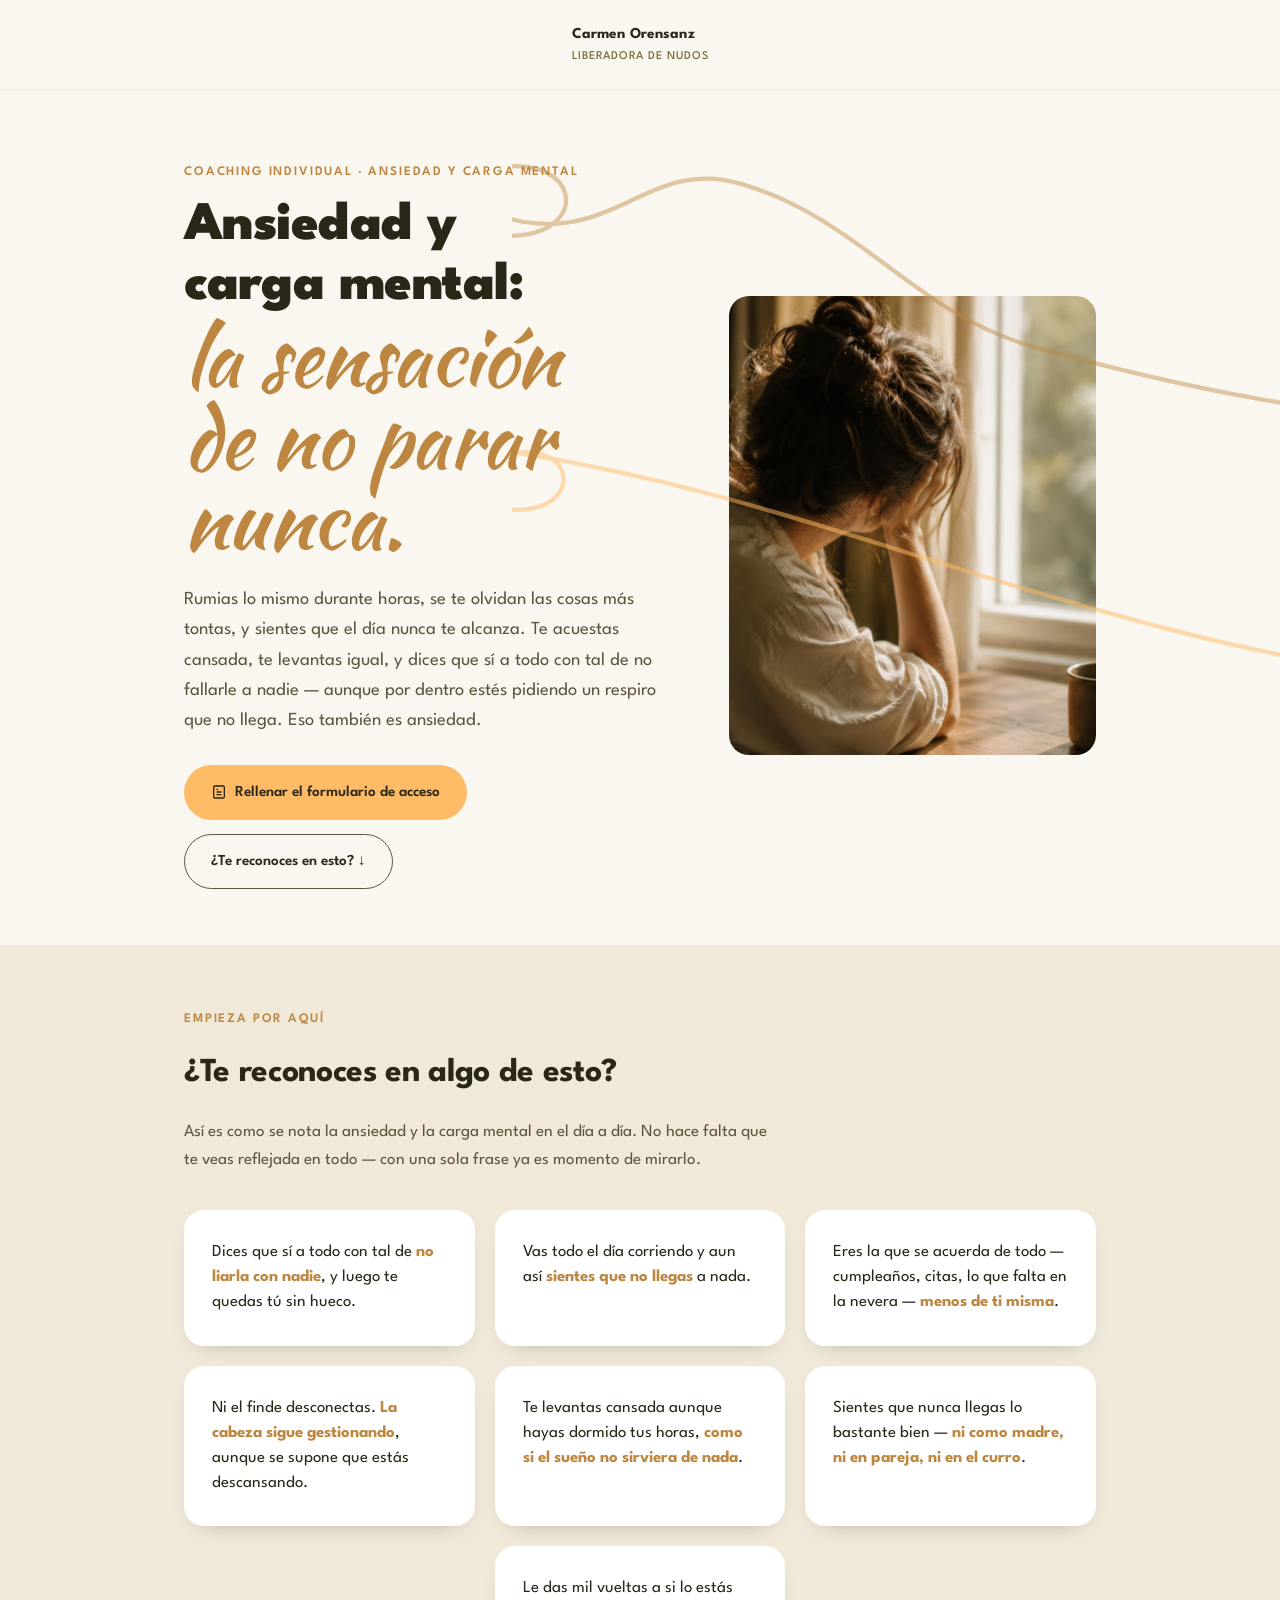
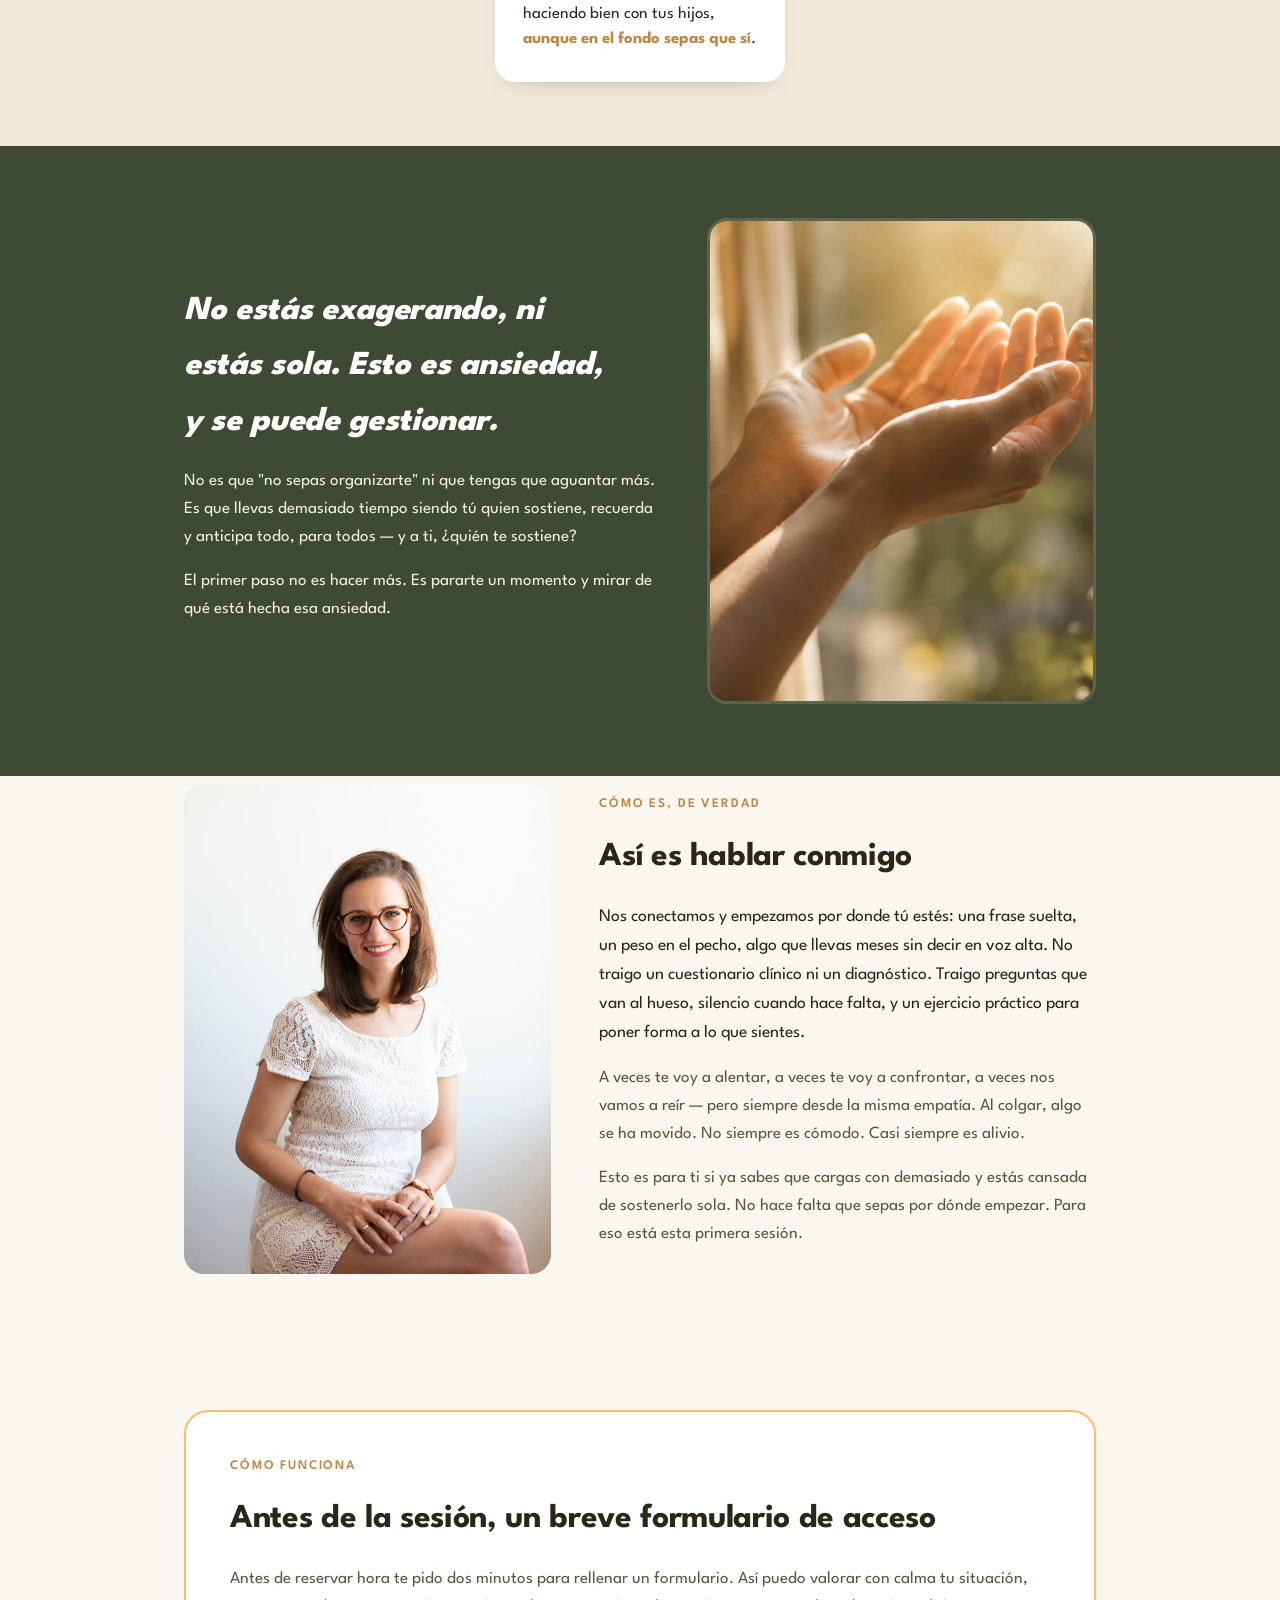
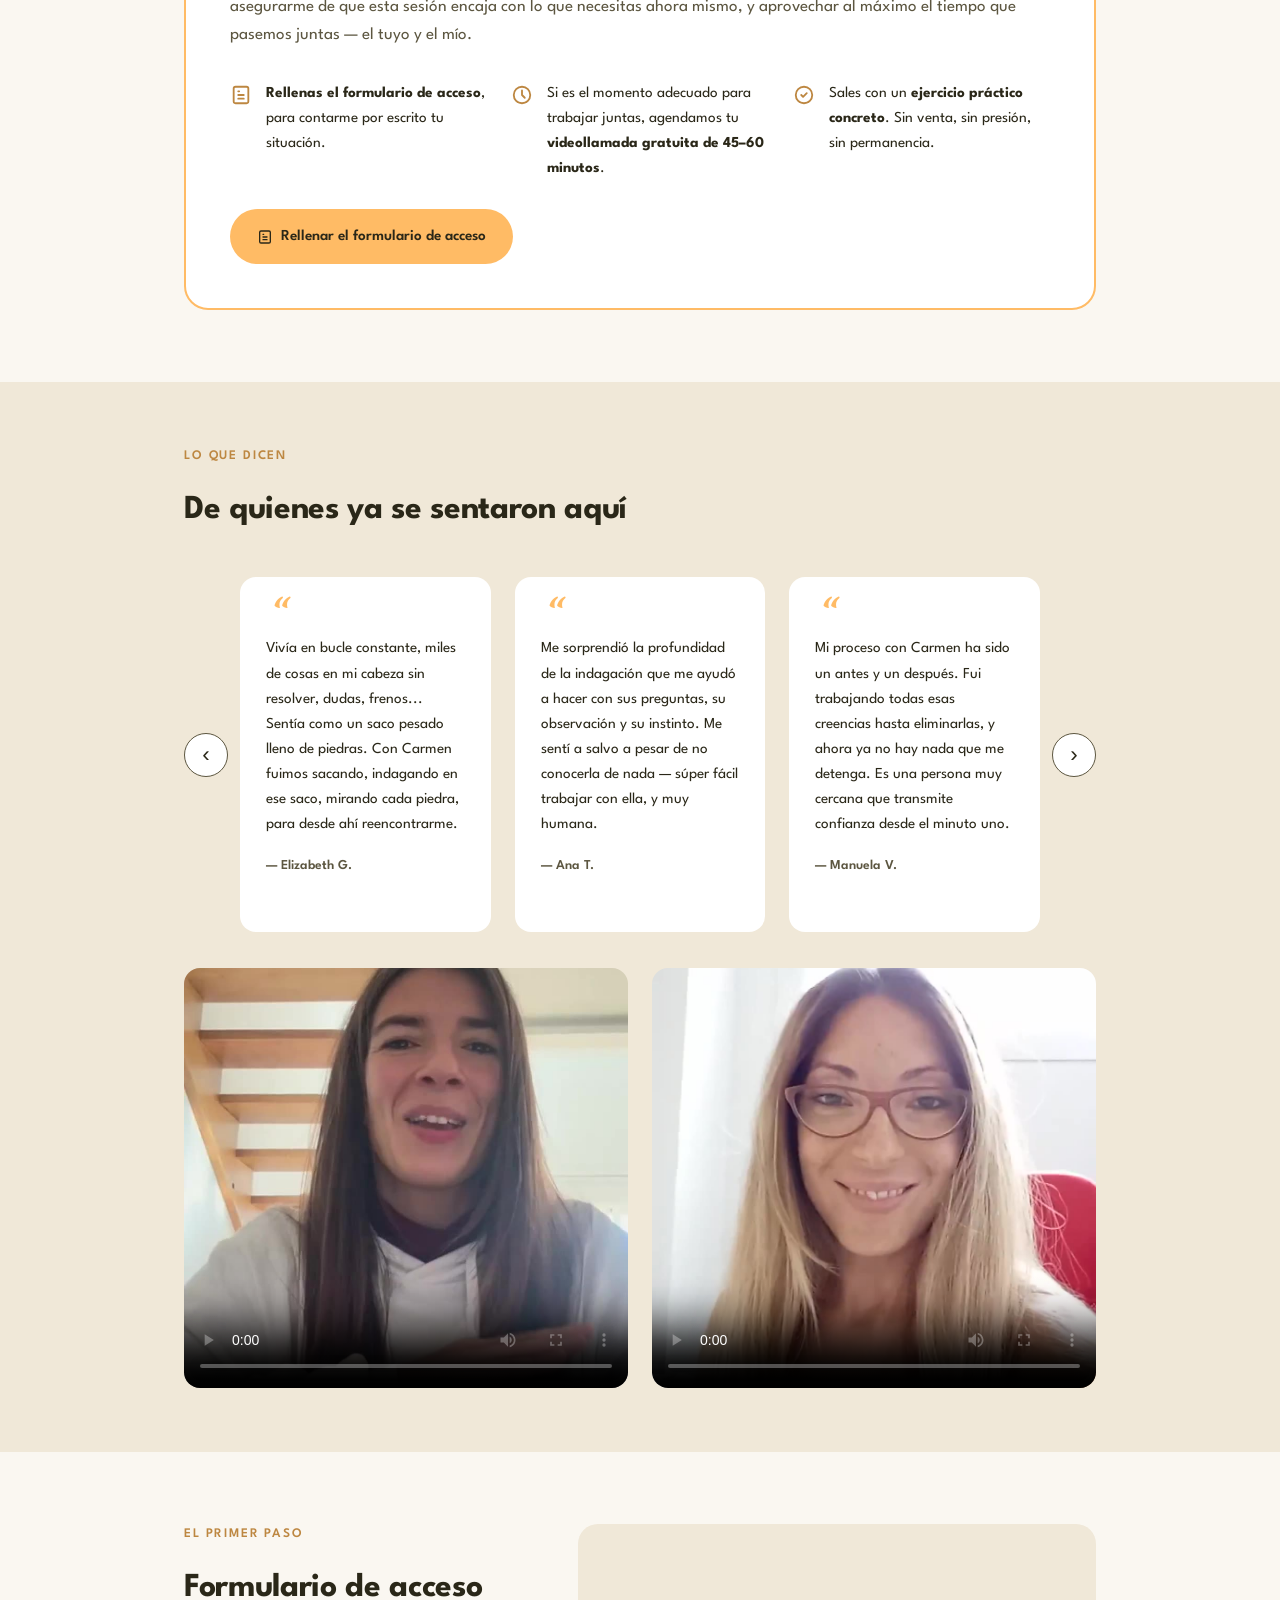
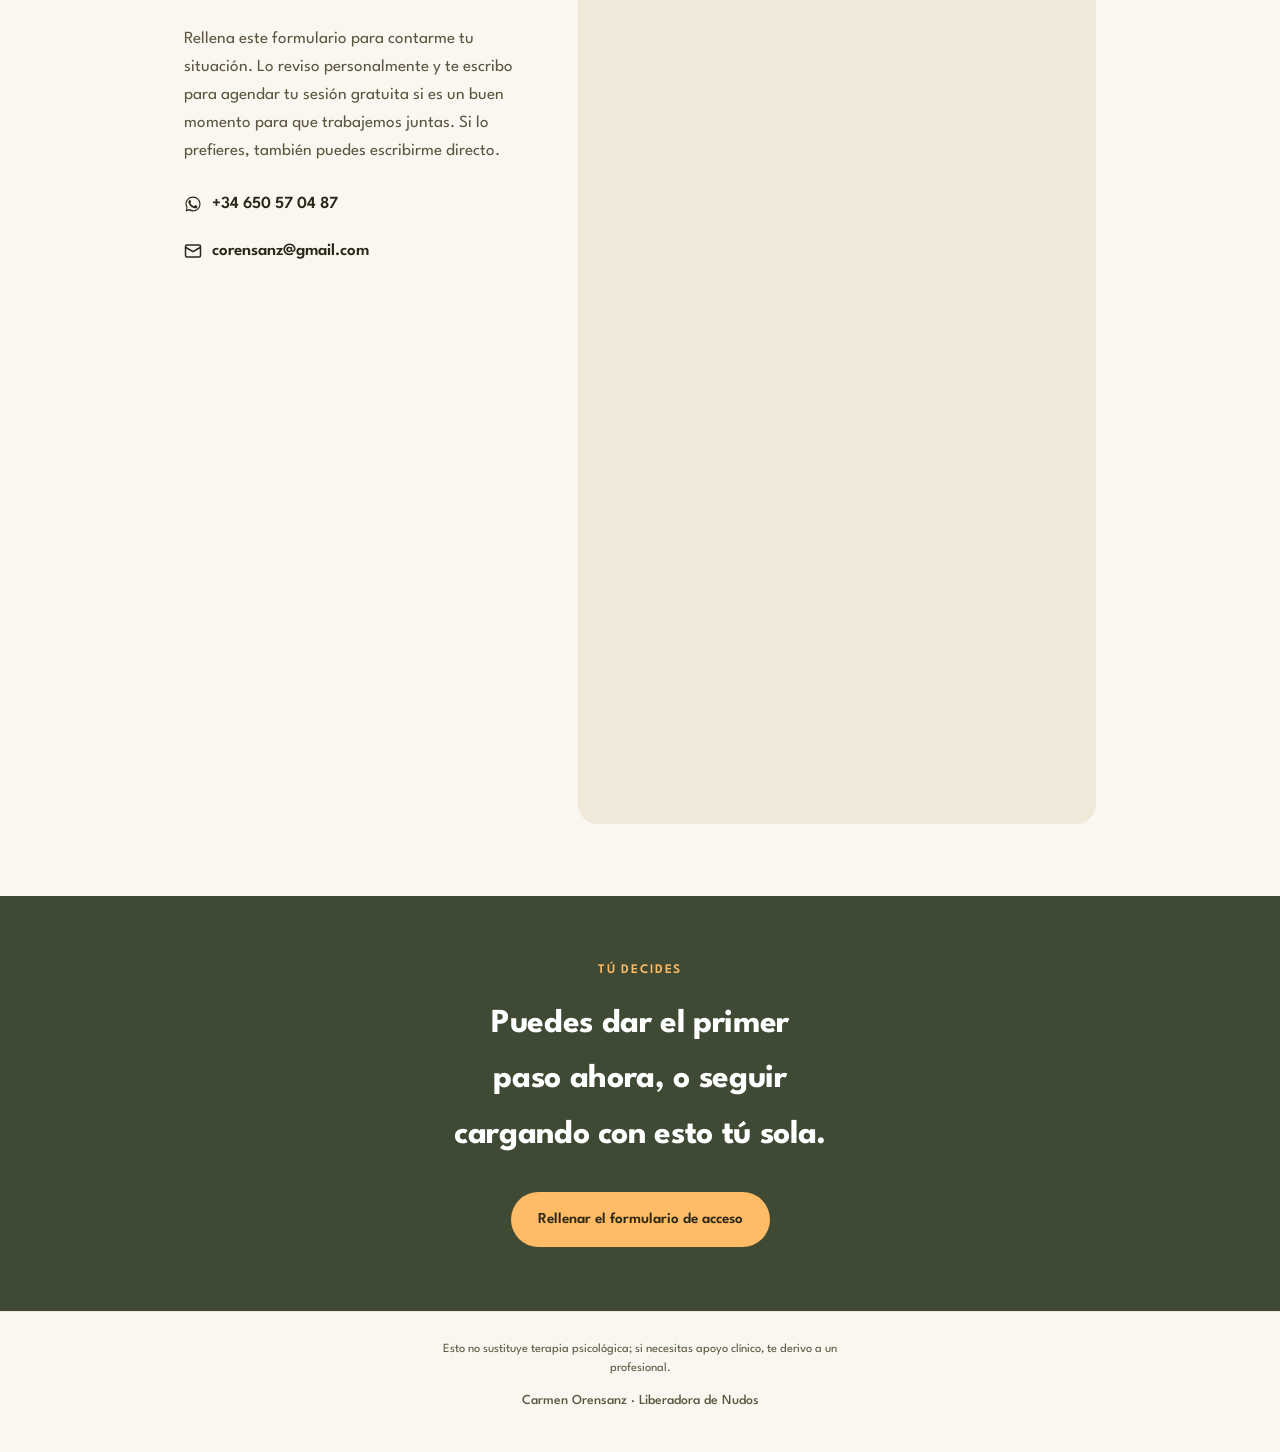
==== sesion-1-1.html @ 02a3640e "Añadir disclaimer sobre alcance del coaching en el footer Co-Authored-By: Claude Sonnet 5 <noreply@a" ====
<!DOCTYPE html>
<html lang="es">
<head>
<meta charset="UTF-8">
<meta name="viewport" content="width=device-width, initial-scale=1.0">
<title>Sesión gratuita de descubrimiento 1:1 con Carmen Orensanz</title>
<meta name="description" content="Coaching individual para la ansiedad y la carga mental. Reserva una sesión gratuita de descubrimiento de 45-60 minutos con Carmen Orensanz.">
<meta property="og:type" content="website">
<meta property="og:url" content="https://corensanz.github.io/coaching/sesion-1-1.html">
<meta property="og:title" content="Ansiedad y carga mental — Sesión 1:1 con Carmen Orensanz">
<meta property="og:description" content="Rumias lo mismo durante horas, te acuestas cansada y dices que sí a todo. Eso también es ansiedad. Reserva tu sesión gratuita de descubrimiento.">
<meta property="og:image" content="https://corensanz.github.io/coaching/images/hero-cabeza-que-no-para.jpg">
<meta property="og:image:width" content="1400">
<meta property="og:image:height" content="934">
<meta property="og:site_name" content="Carmen Orensanz · Liberadora de Nudos">
<link rel="preconnect" href="https://fonts.googleapis.com">
<link rel="preconnect" href="https://fonts.gstatic.com" crossorigin>
<link href="https://fonts.googleapis.com/css2?family=League+Spartan:wght@300;400;500;600;700;800;900&family=Kaushan+Script&display=swap" rel="stylesheet">
<style>
:root{
  --color-libertad:#786D3A;
  --color-sabiduria:#BD8741;
  --color-autentica:#FFBB65;
  --color-desafio:#000000;

  --color-cream:#FAF7F1;
  --color-cream-dark:#F0E8D8;
  --color-ink:#2A2718;
  --color-ink-soft:#5C5640;
  --color-white:#FFFFFF;
  --color-dark:#3F4A34;
  --color-dark-soft:#F4EFE2;

  --font-heading:'League Spartan', sans-serif;
  --font-script:'Kaushan Script', cursive;

  color-scheme: light;
}

* { box-sizing: border-box; }
html { scroll-behavior: smooth; }

body{
  margin:0;
  background: var(--color-cream);
  color: var(--color-ink);
  font-family: var(--font-heading);
  font-weight: 400;
  font-size: 17px;
  line-height: 1.65;
  -webkit-font-smoothing: antialiased;
}

img{ max-width:100%; display:block; }
a{ color:inherit; text-decoration:none; }

.container{
  max-width: 720px;
  margin: 0 auto;
  padding: 0 24px;
}
.container-wide{
  max-width: 960px;
  margin: 0 auto;
  padding: 0 24px;
}

h1,h2,h3{
  font-family: var(--font-heading);
  font-weight: 700;
  margin: 0 0 18px;
  color: var(--color-ink);
  letter-spacing: -0.01em;
  text-wrap: balance;
}
h1{ font-size: clamp(2.1rem, 5vw, 3.4rem); font-weight: 900; line-height: 1.1; }
h2{ font-size: clamp(1.5rem, 3vw, 2.1rem); }
h3{ font-size: 1.15rem; margin-bottom: 10px; }

p{ margin: 0 0 16px; color: var(--color-ink-soft); }

.script{
  font-family: var(--font-script);
  font-weight: 400;
  color: var(--color-sabiduria);
  font-size: 1.5em;
  line-height: 1;
  display: inline-block;
}

.eyebrow{
  font-family: var(--font-heading);
  text-transform: uppercase;
  letter-spacing: 0.14em;
  font-size: 0.82rem;
  font-weight: 600;
  color: var(--color-sabiduria);
  margin-bottom: 14px;
}
.eyebrow-light{ color: var(--color-autentica); }

.text-center{ text-align: center; }

/* ---- hero grid & photo ---- */
.hero-grid{
  display: grid;
  grid-template-columns: 1.15fr 0.85fr;
  gap: 48px;
  align-items: center;
}
.hero-photo{
  border-radius: 20px;
  overflow: hidden;
  aspect-ratio: 4 / 5;
}
.hero-photo img{
  width: 100%;
  height: 100%;
  object-fit: cover;
}
@media (max-width: 760px){
  .hero-grid{ grid-template-columns: 1fr; }
  .hero-photo{ max-width: 320px; margin: 0 auto; order: -1; }
}

/* ---- narrative grid & photo ---- */
.narrative-grid{
  display: grid;
  grid-template-columns: 0.85fr 1.15fr;
  gap: 48px;
  align-items: center;
}
.narrative-photo{
  border-radius: 20px;
  overflow: hidden;
  aspect-ratio: 3 / 4;
}
.narrative-photo img{
  width: 100%;
  height: 100%;
  object-fit: cover;
}
@media (max-width: 760px){
  .narrative-grid{ grid-template-columns: 1fr; }
  .narrative-photo{ max-width: 280px; margin: 0 auto 8px; }
}

/* ---- topbar ---- */
.topbar{
  padding: 22px 0;
  border-bottom: 1px solid var(--color-cream-dark);
}
.topbar-inner{
  display:flex;
  align-items:center;
  justify-content:center;
  gap: 16px;
  flex-wrap: wrap;
}
.back-link{
  display:inline-flex;
  align-items:center;
  gap:8px;
  font-size:0.9rem;
  font-weight:600;
  color: var(--color-ink-soft);
  transition: color .15s ease;
}
.back-link:hover{ color: var(--color-sabiduria); }
.back-link svg{ flex:none; }
.brand-mark{
  font-weight:700;
  font-size:0.95rem;
  color: var(--color-ink);
  letter-spacing: 0.01em;
}
.brand-mark span{
  display:block;
  font-weight:500;
  font-size:0.74rem;
  color: var(--color-libertad);
  letter-spacing: 0.08em;
  text-transform: uppercase;
}

/* ---- hero ---- */
.hero{
  position: relative;
  padding: 72px 0 56px;
  overflow: hidden;
}
.hero-lines{
  position:absolute;
  top:0; right:0;
  width: 60%;
  height: 100%;
  pointer-events:none;
}
.hero-inner{ position:relative; }
.hero-lead{
  font-size: 1.15rem;
  max-width: 58ch;
}
.hero-actions{
  display:flex;
  gap: 14px;
  flex-wrap: wrap;
  margin-top: 28px;
}
.btn{
  display:inline-flex;
  align-items:center;
  gap:8px;
  padding: 14px 26px;
  border-radius: 999px;
  font-weight:600;
  font-size: 0.95rem;
  border: 1.5px solid transparent;
  cursor:pointer;
  transition: background .15s ease, color .15s ease, border-color .15s ease;
  font-family: var(--font-heading);
}
.btn-primary{ background: var(--color-autentica); color: var(--color-ink); }
.btn-primary:hover{ background: var(--color-sabiduria); color: var(--color-white); }
.btn-whatsapp{ background:#25D366; color:var(--color-white); }
.btn-whatsapp:hover{ background:#1DA851; }
.btn-ghost{
  border-color: var(--color-ink-soft);
  color: var(--color-ink);
}
.btn-ghost:hover{ background: var(--color-cream-dark); }
.btn-ghost-light{
  border-color: rgba(250,247,241,0.5);
  color: var(--color-white);
}
.btn-ghost-light:hover{ background: rgba(250,247,241,0.12); }
.btn-full{ width: 100%; justify-content: center; }

/* ---- identifica (mapa de la ansiedad) ---- */
.identify{ padding: 64px 0; background: var(--color-cream-dark); }
.identify .section-lead{ max-width: 60ch; margin-bottom: 8px; }
.pains-list{
  display:grid;
  grid-template-columns: repeat(3, 1fr);
  gap: 20px;
  margin-top: 36px;
}
.pains-item{
  background: var(--color-white);
  border-radius: 20px;
  padding: 30px 28px;
  box-shadow: 0 10px 24px -18px rgba(42,39,24,0.5);
}
.pains-item p{ margin:0; font-size: 1.05rem; line-height: 1.5; color: var(--color-ink); }
.pains-item strong{ color: var(--color-sabiduria); font-weight: 700; }
.pains-item:last-child{ grid-column: 2; }
@media (max-width: 900px){
  .pains-list{ grid-template-columns: repeat(2, 1fr); }
  .pains-item:last-child{ grid-column: auto; }
}
@media (max-width: 560px){
  .pains-list{ grid-template-columns: 1fr; }
  .pains-item{ padding: 24px 22px; }
}

/* ---- dark section: validar la ansiedad ---- */
.dark-section{
  background: var(--color-dark);
  color: var(--color-dark-soft);
  padding: 72px 0;
}
.dark-grid{
  display:grid;
  grid-template-columns: 1.1fr 0.9fr;
  gap: 48px;
  align-items:center;
}
.dark-section h2{
  color: var(--color-white);
  font-style: italic;
  font-weight: 800;
}
.dark-section p{ color: var(--color-dark-soft); }
.dark-photo{
  border-radius: 20px;
  overflow: hidden;
  aspect-ratio: 4/5;
  border: 3px solid rgba(250,247,241,0.15);
}
.dark-photo img{ width:100%; height:100%; object-fit:cover; }
@media (max-width: 820px){
  .dark-grid{ grid-template-columns: 1fr; }
  .dark-photo{ max-width: 320px; margin: 0 auto; }
}

/* ---- sesión gratuita (discovery) ---- */
.discovery{
  padding: 72px 0;
}
.discovery-card{
  background: var(--color-white);
  border: 2px solid var(--color-autentica);
  border-radius: 24px;
  padding: 44px;
}
.discovery-card .section-lead{ max-width: none; }
.discovery-features{
  display:grid;
  grid-template-columns: repeat(3, 1fr);
  gap: 24px;
  margin: 32px 0 8px;
}
.discovery-feature{
  display:flex;
  gap: 14px;
  align-items:flex-start;
}
.discovery-feature svg{ flex:none; margin-top: 3px; color: var(--color-sabiduria); }
.discovery-feature p{ margin:0; font-size: 0.95rem; color: var(--color-ink); }
.discovery-actions{ margin-top: 28px; }
@media (max-width: 820px){
  .discovery-card{ padding: 30px 24px; }
  .discovery-features{ grid-template-columns: 1fr; }
}

/* ---- narrative ---- */
.narrative{ padding: 8px 0 64px; }
.narrative .lead{
  font-size: 1.1rem;
  color: var(--color-ink);
}

/* ---- testimonials ---- */
.testimonials{
  background: var(--color-cream-dark);
  padding: 64px 0;
}
.testimonials h2{ margin-bottom: 8px; }
.testimonials .section-lead{ margin-bottom: 36px; }
.testimonials-carousel{
  display:flex;
  align-items:center;
  gap: 12px;
}
.testimonials-track{
  display:flex;
  gap: 24px;
  overflow-x:auto;
  scroll-snap-type: x mandatory;
  scroll-behavior: smooth;
  flex: 1;
  padding: 4px 0;
  scrollbar-width: none;
  -ms-overflow-style: none;
}
.testimonials-track::-webkit-scrollbar{ display:none; }
.carousel-arrow{
  flex:none;
  width: 44px;
  height: 44px;
  border-radius: 50%;
  border: 1.5px solid var(--color-ink-soft);
  background: var(--color-white);
  color: var(--color-ink);
  font-size: 1.4rem;
  line-height: 1;
  cursor:pointer;
  display:flex;
  align-items:center;
  justify-content:center;
  transition: background .15s ease, color .15s ease, border-color .15s ease;
}
.carousel-arrow:hover{ background: var(--color-sabiduria); color: var(--color-white); border-color: var(--color-sabiduria); }
.testimonial-card{
  background: var(--color-white);
  border-radius: 16px;
  padding: 28px 26px;
  margin: 0;
  flex: 0 0 calc((100% - 48px) / 3);
  scroll-snap-align: start;
}
.testimonial-mark{
  font-family: var(--font-script);
  font-size: 2.4rem;
  color: var(--color-autentica);
  line-height: 0.5;
  display:block;
  margin-bottom: 12px;
}
.testimonial-card p{
  color: var(--color-ink);
  font-size: 0.95rem;
  margin-bottom: 14px;
}
.testimonial-author{
  font-style: normal;
  font-weight: 600;
  font-size: 0.85rem;
  color: var(--color-ink-soft);
}
@media (max-width: 900px){
  .testimonial-card{ flex-basis: calc((100% - 24px) / 2); }
}
@media (max-width: 620px){
  .testimonial-card{ flex-basis: 88%; }
  .carousel-arrow{ width: 38px; height: 38px; font-size: 1.2rem; }
}

.video-testimonials{
  margin-top: 32px;
  display:grid;
  grid-template-columns: repeat(2, 1fr);
  gap: 24px;
}
.video-slot{
  width:100%;
  background: var(--color-ink);
  border-radius: 16px;
  aspect-ratio: 9/16;
  max-height: 420px;
  object-fit: cover;
}
@media (max-width: 640px){
  .video-testimonials{ grid-template-columns: 1fr; }
}

/* ---- contact ---- */
.contact{ padding: 72px 0; }
.contact h2{ margin-bottom: 10px; }
.contact-grid{
  display:grid;
  grid-template-columns: 0.8fr 1.2fr;
  gap: 48px;
  align-items:flex-start;
}
.contact-info .section-lead{ max-width: 42ch; }
.contact-links{
  list-style:none;
  margin: 24px 0 0;
  padding:0;
  display:flex;
  flex-direction:column;
  gap: 14px;
}
.contact-links a{
  display:inline-flex;
  align-items:center;
  gap:10px;
  font-weight:600;
  color: var(--color-ink);
}
.contact-links a:hover{ color: var(--color-sabiduria); }
.form-embed{
  background: var(--color-cream-dark);
  border-radius: 20px;
  display: block;
}
@media (max-width: 820px){
  .contact-grid{ grid-template-columns: 1fr; }
}

/* ---- final cta ---- */
.final-cta{
  background: var(--color-dark);
  color: var(--color-dark-soft);
  padding: 64px 0;
  text-align: center;
}
.final-cta h2{
  color: var(--color-white);
  max-width: 22ch;
  margin: 0 auto 26px;
}
.final-cta .btn{ margin-top: 4px; }

/* ---- footer ---- */
footer{
  border-top: 1px solid var(--color-cream-dark);
  padding: 28px 0 40px;
  text-align: center;
}
footer p{
  font-size: 0.86rem;
  font-weight: 500;
  color: var(--color-ink-soft);
  margin: 0;
}
footer a{ font-weight: 600; color: var(--color-libertad); }
footer a:hover{ color: var(--color-sabiduria); }
footer .disclaimer{
  font-size: 0.78rem;
  font-weight: 400;
  color: var(--color-ink-soft);
  max-width: 60ch;
  margin: 0 auto 12px;
  line-height: 1.5;
}
</style>
</head>
<body>
<header class="topbar">
  <div class="container-wide topbar-inner">
    <span class="brand-mark">Carmen Orensanz<span>Liberadora de Nudos</span></span>
  </div>
</header>

<main>

  <section class="hero">
    <svg class="hero-lines" viewBox="0 0 700 500" preserveAspectRatio="xMidYMid slice" aria-hidden="true">
      <path d="M40 60 C 90 40, 80 90, 130 85 C 170 81, 165 40, 120 45 C 90 48, 100 75, 140 78 C 190 82, 210 40, 260 55 C 330 76, 360 130, 430 150 C 520 175, 600 190, 680 195"
        stroke="#BD8741" stroke-width="2.5" fill="none" opacity="0.45"/>
      <path d="M60 220 C 100 205, 95 250, 135 245 C 165 241, 162 208, 128 212 C 240 230, 320 260, 420 290 C 520 320, 600 340, 690 345"
        stroke="#FFBB65" stroke-width="2.5" fill="none" opacity="0.5"/>
    </svg>
    <div class="container-wide hero-grid">
      <div class="hero-inner">
      <p class="eyebrow">Coaching individual · Ansiedad y carga mental</p>
      <h1>Ansiedad y carga mental:<br><span class="script">la sensación de no parar nunca.</span></h1>
      <p class="hero-lead">
        Rumias lo mismo durante horas, se te olvidan las cosas más tontas,
        y sientes que el día nunca te alcanza. Te acuestas cansada, te
        levantas igual, y dices que sí a todo con tal de no fallarle a
        nadie — aunque por dentro estés pidiendo un respiro que no llega.
        Eso también es ansiedad.
      </p>
      <div class="hero-actions">
        <a class="btn btn-primary" href="#formulario">
          <svg width="16" height="16" viewBox="0 0 24 24" fill="none" stroke="currentColor" stroke-width="2" stroke-linecap="round" stroke-linejoin="round" aria-hidden="true"><path d="M9 12h6M9 16h6M9 8h1"/><rect x="4" y="3" width="16" height="18" rx="2"/></svg>
          Rellenar el formulario de acceso
        </a>
        <a class="btn btn-ghost" href="#identifica">¿Te reconoces en esto? ↓</a>
      </div>
      </div>
      <div class="hero-photo">
        <img src="images/hero-cabeza-que-no-para.jpg" alt="Mujer apoyando la cabeza en la mano, mirando por la ventana">
      </div>
    </div>
  </section>

  <section class="identify" id="identifica">
    <div class="container-wide">
      <p class="eyebrow">Empieza por aquí</p>
      <h2>¿Te reconoces en algo de esto?</h2>
      <p class="section-lead">Así es como se nota la ansiedad y la carga mental en el día a día. No hace falta que te veas reflejada en todo — con una sola frase ya es momento de mirarlo.</p>
      <div class="pains-list">
        <div class="pains-item">
          <p>Dices que sí a todo con tal de <strong>no liarla con nadie</strong>, y luego te quedas tú sin hueco.</p>
        </div>
        <div class="pains-item">
          <p>Vas todo el día corriendo y aun así <strong>sientes que no llegas</strong> a nada.</p>
        </div>
        <div class="pains-item">
          <p>Eres la que se acuerda de todo — cumpleaños, citas, lo que falta en la nevera — <strong>menos de ti misma</strong>.</p>
        </div>
        <div class="pains-item">
          <p>Ni el finde desconectas. <strong>La cabeza sigue gestionando</strong>, aunque se supone que estás descansando.</p>
        </div>
        <div class="pains-item">
          <p>Te levantas cansada aunque hayas dormido tus horas, <strong>como si el sueño no sirviera de nada</strong>.</p>
        </div>
        <div class="pains-item">
          <p>Sientes que nunca llegas lo bastante bien — <strong>ni como madre, ni en pareja, ni en el curro</strong>.</p>
        </div>
        <div class="pains-item">
          <p>Le das mil vueltas a si lo estás haciendo bien con tus hijos, <strong>aunque en el fondo sepas que sí</strong>.</p>
        </div>
      </div>
    </div>
  </section>

  <section class="dark-section">
    <div class="container-wide dark-grid">
      <div>
        <h2>No estás exagerando, ni estás sola. Esto es ansiedad, y se puede gestionar.</h2>
        <p>
          No es que "no sepas organizarte" ni que tengas que aguantar más.
          Es que llevas demasiado tiempo siendo tú quien sostiene, recuerda
          y anticipa todo, para todos — y a ti, ¿quién te sostiene?
        </p>
        <p>
          El primer paso no es hacer más. Es pararte un momento y mirar de
          qué está hecha esa ansiedad.
        </p>
      </div>
      <div class="dark-photo">
        <img src="images/manos-alivio.jpg" alt="Manos abiertas recibiendo la luz del sol">
      </div>
    </div>
  </section>

  <section class="narrative">
    <div class="container-wide narrative-grid">
      <div class="narrative-photo">
        <img src="images/carmen-narrativa.jpg" alt="Carmen Orensanz sonriendo">
      </div>
      <div>
      <p class="eyebrow">Cómo es, de verdad</p>
      <h2>Así es hablar conmigo</h2>
      <p class="lead">
        Nos conectamos y empezamos por donde tú estés: una frase suelta,
        un peso en el pecho, algo que llevas meses sin decir en voz
        alta. No traigo un cuestionario clínico ni un diagnóstico. Traigo
        preguntas que van al hueso, silencio cuando hace falta, y un
        ejercicio práctico para poner forma a lo que sientes.
      </p>
      <p>
        A veces te voy a alentar, a veces te voy a confrontar, a veces nos
        vamos a reír — pero siempre desde la misma empatía. Al colgar,
        algo se ha movido. No siempre es cómodo. Casi siempre es alivio.
      </p>
      <p>
        Esto es para ti si ya sabes que cargas con demasiado y estás
        cansada de sostenerlo sola. No hace falta que sepas por dónde
        empezar. Para eso está esta primera sesión.
      </p>
      </div>
    </div>
  </section>

  <section class="discovery" id="sesion-gratuita">
    <div class="container-wide">
      <div class="discovery-card">
        <p class="eyebrow">Cómo funciona</p>
        <h2>Antes de la sesión, un breve formulario de acceso</h2>
        <p class="section-lead">
          Antes de reservar hora te pido dos minutos para rellenar un
          formulario. Así puedo valorar con calma tu situación, asegurarme
          de que esta sesión encaja con lo que necesitas ahora mismo, y
          aprovechar al máximo el tiempo que pasemos juntas — el tuyo y
          el mío.
        </p>
        <div class="discovery-features">
          <div class="discovery-feature">
            <svg width="22" height="22" viewBox="0 0 24 24" fill="none" stroke="currentColor" stroke-width="2" stroke-linecap="round" stroke-linejoin="round" aria-hidden="true"><path d="M9 12h6M9 16h6M9 8h1"/><rect x="4" y="3" width="16" height="18" rx="2"/></svg>
            <p><strong>Rellenas el formulario de acceso</strong>, para contarme por escrito tu situación.</p>
          </div>
          <div class="discovery-feature">
            <svg width="22" height="22" viewBox="0 0 24 24" fill="none" stroke="currentColor" stroke-width="2" stroke-linecap="round" stroke-linejoin="round" aria-hidden="true"><circle cx="12" cy="12" r="9"/><path d="M12 7v5l3 3"/></svg>
            <p>Si es el momento adecuado para trabajar juntas, agendamos tu <strong>videollamada gratuita de 45–60 minutos</strong>.</p>
          </div>
          <div class="discovery-feature">
            <svg width="22" height="22" viewBox="0 0 24 24" fill="none" stroke="currentColor" stroke-width="2" stroke-linecap="round" stroke-linejoin="round" aria-hidden="true"><path d="M9 12l2 2 4-4"/><circle cx="12" cy="12" r="9"/></svg>
            <p>Sales con un <strong>ejercicio práctico concreto</strong>. Sin venta, sin presión, sin permanencia.</p>
          </div>
        </div>
        <div class="discovery-actions">
          <a class="btn btn-primary" href="#formulario">
            <svg width="16" height="16" viewBox="0 0 24 24" fill="none" stroke="currentColor" stroke-width="2" stroke-linecap="round" stroke-linejoin="round" aria-hidden="true"><path d="M9 12h6M9 16h6M9 8h1"/><rect x="4" y="3" width="16" height="18" rx="2"/></svg>
            Rellenar el formulario de acceso
          </a>
        </div>
      </div>
    </div>
  </section>

  <section class="testimonials">
    <div class="container-wide">
      <p class="eyebrow">Lo que dicen</p>
      <h2 class="section-lead">De quienes ya se sentaron aquí</h2>
      <div class="testimonials-carousel">
        <button class="carousel-arrow carousel-prev" aria-label="Testimonios anteriores">‹</button>
        <div class="testimonials-track">
        <blockquote class="testimonial-card">
          <span class="testimonial-mark">&ldquo;</span>
          <p>Vivía en bucle constante, miles de cosas en mi cabeza sin resolver, dudas, frenos... Sentía como un saco pesado lleno de piedras. Con Carmen fuimos sacando, indagando en ese saco, mirando cada piedra, para desde ahí reencontrarme.</p>
          <cite class="testimonial-author">— Elizabeth G.</cite>
        </blockquote>
        <blockquote class="testimonial-card">
          <span class="testimonial-mark">&ldquo;</span>
          <p>Me sorprendió la profundidad de la indagación que me ayudó a hacer con sus preguntas, su observación y su instinto. Me sentí a salvo a pesar de no conocerla de nada — súper fácil trabajar con ella, y muy humana.</p>
          <cite class="testimonial-author">— Ana T.</cite>
        </blockquote>
        <blockquote class="testimonial-card">
          <span class="testimonial-mark">&ldquo;</span>
          <p>Mi proceso con Carmen ha sido un antes y un después. Fui trabajando todas esas creencias hasta eliminarlas, y ahora ya no hay nada que me detenga. Es una persona muy cercana que transmite confianza desde el minuto uno.</p>
          <cite class="testimonial-author">— Manuela V.</cite>
        </blockquote>
        <blockquote class="testimonial-card">
          <span class="testimonial-mark">&ldquo;</span>
          <p>Le diría que haga el proceso sin miedo, aunque sea lo primero que le venga a la mente. Sirve para conocerte más a ti misma y ver cosas internas que no sabías que estaban ahí. Con sus preguntas, encuentras respuestas que nunca te habías planteado.</p>
          <cite class="testimonial-author">— Ana</cite>
        </blockquote>
        <blockquote class="testimonial-card">
          <span class="testimonial-mark">&ldquo;</span>
          <p>Trabajar con Carmen es poner orden, y desde tu interior buscar la respuesta que necesitas. La cercanía que sientes te invita al desahogo y comprensión absoluta. A día de hoy sus palabras y tareas siguen ayudándome.</p>
          <cite class="testimonial-author">— Saray</cite>
        </blockquote>
        <blockquote class="testimonial-card">
          <span class="testimonial-mark">&ldquo;</span>
          <p>Da un poco de vértigo, sí, pero es un camino de profundo autoconocimiento: cambiar patrones, soltar lo que ya no sirve, entender de dónde vienen tus miedos. El camino no siempre es agradable, pero es totalmente transformador.</p>
          <cite class="testimonial-author">— Sabrina</cite>
        </blockquote>
        <blockquote class="testimonial-card">
          <span class="testimonial-mark">&ldquo;</span>
          <p>Me pareció una persona real, natural y con conocimiento. Te hace darte cuenta por ti misma de los sentimientos que llevas dentro y no sabes cómo sacarlos. Ha sido fantástico y reconfortante.</p>
          <cite class="testimonial-author">— Marta B.</cite>
        </blockquote>
        <blockquote class="testimonial-card">
          <span class="testimonial-mark">&ldquo;</span>
          <p>Me he quedado muy tranquila después de todas las conversaciones que hemos tenido. Me ha hecho pensar en muchas cosas que tenía escondidas. El miedo no se va de un día para otro, pero ahora lo veo de forma más realista.</p>
          <cite class="testimonial-author">— L. Usón</cite>
        </blockquote>
        <blockquote class="testimonial-card">
          <span class="testimonial-mark">&ldquo;</span>
          <p>La mente es la herramienta más poderosa, y hay que aprender a que nos sirva para encontrar nuestra mejor versión. Aprendí a decidir por lo que yo quiero, y no por lo que mi alrededor me pauta.</p>
          <cite class="testimonial-author">— Ana H.</cite>
        </blockquote>
        <blockquote class="testimonial-card">
          <span class="testimonial-mark">&ldquo;</span>
          <p>Es una lucha casi constante — crear hábitos nuevos y romper esquemas tan arraigados no es fácil, ni rápido, ni inmediato. Pero se nota. Hay que querer, y ser constante.</p>
          <cite class="testimonial-author">— @denisaciocmujer</cite>
        </blockquote>
        <blockquote class="testimonial-card">
          <span class="testimonial-mark">&ldquo;</span>
          <p>El proceso con Carmen me ha ayudado a tener claro hacia dónde quiero ir, a abandonar las creencias que me limitaban y a confiar más en mí misma. Ahora me siento mucho más tranquila y preparada.</p>
          <cite class="testimonial-author">— Sara</cite>
        </blockquote>
        </div>
        <button class="carousel-arrow carousel-next" aria-label="Más testimonios">›</button>
      </div>

      <div class="video-testimonials">
        <video class="video-slot" controls playsinline preload="metadata" poster="videos/testimonio-1-poster.jpg">
          <source src="videos/testimonio-1.mp4" type="video/mp4">
        </video>
        <video class="video-slot" controls playsinline preload="metadata" poster="videos/testimonio-2-poster.jpg">
          <source src="videos/testimonio-2.mp4" type="video/mp4">
        </video>
      </div>
    </div>
  </section>

  <section class="contact" id="formulario">
    <div class="container-wide contact-grid">
      <div class="contact-info">
        <p class="eyebrow">El primer paso</p>
        <h2>Formulario de acceso</h2>
        <p class="section-lead">
          Rellena este formulario para contarme tu situación. Lo reviso
          personalmente y te escribo para agendar tu sesión gratuita si
          es un buen momento para que trabajemos juntas. Si lo prefieres,
          también puedes escribirme directo.
        </p>
        <ul class="contact-links">
          <li>
            <a href="https://wa.me/34650570487?text=Hola%20Carmen%2C%20quiero%20saber%20m%C3%A1s%20sobre%20las%20sesiones%201%3A1" target="_blank" rel="noopener">
              <svg viewBox="0 0 24 24" width="18" height="18" fill="currentColor" aria-hidden="true"><path d="M17.5 14.4c-.3-.2-1.7-.9-2-.9-.3-.1-.5-.2-.7.1-.2.3-.8.9-1 1.1-.2.2-.4.2-.7.1-.3-.2-1.4-.5-2.6-1.6-1-.9-1.6-2-1.8-2.3-.2-.3 0-.5.1-.6.1-.1.3-.4.4-.5.1-.2.2-.3.3-.5.1-.2 0-.4 0-.5C9.4 9 8.9 7.7 8.7 7.2c-.2-.5-.4-.4-.6-.4h-.5c-.2 0-.5.1-.7.4-.3.3-1 1-1 2.4s1 2.8 1.2 3c.1.2 2.1 3.2 5 4.5.7.3 1.3.5 1.7.6.7.2 1.4.2 1.9.1.6-.1 1.7-.7 1.9-1.3.2-.7.2-1.2.2-1.3-.1-.2-.3-.3-.6-.4z"/><path d="M12 2C6.5 2 2 6.5 2 12c0 1.9.5 3.6 1.4 5.1L2 22l5.1-1.3C8.5 21.5 10.2 22 12 22c5.5 0 10-4.5 10-10S17.5 2 12 2zm0 18c-1.6 0-3.1-.4-4.4-1.2l-.3-.2-3.2.8.8-3.1-.2-.3C4 14.7 3.5 13.4 3.5 12c0-4.7 3.8-8.5 8.5-8.5s8.5 3.8 8.5 8.5-3.8 8.5-8.5 8.5z"/></svg>
              +34 650 57 04 87
            </a>
          </li>
          <li>
            <a href="mailto:corensanz@gmail.com">
              <svg viewBox="0 0 24 24" width="18" height="18" fill="none" stroke="currentColor" stroke-width="2" aria-hidden="true"><rect x="2" y="4" width="20" height="16" rx="2"/><path d="m2 7 10 6 10-6"/></svg>
              corensanz@gmail.com
            </a>
          </li>
        </ul>
      </div>

      <iframe class="form-embed" src="https://docs.google.com/forms/d/e/1FAIpQLSfleYoY33LL8nUtqoyUfi-rTv7EERjWTglrmlx8sf-R_V_vlQ/viewform?embedded=true" width="100%" height="900" frameborder="0" marginheight="0" marginwidth="0" title="Formulario de acceso">Cargando…</iframe>
    </div>
  </section>

  <section class="final-cta">
    <div class="container">
      <p class="eyebrow eyebrow-light">Tú decides</p>
      <h2>Puedes dar el primer paso ahora, o seguir cargando con esto tú sola.</h2>
      <a class="btn btn-primary" href="#formulario">Rellenar el formulario de acceso</a>
    </div>
  </section>

</main>

<footer>
  <div class="container">
    <p class="disclaimer">Esto no sustituye terapia psicológica; si necesitas apoyo clínico, te derivo a un profesional.</p>
    <p>Carmen Orensanz · Liberadora de Nudos</p>
  </div>
</footer>

<script>
document.addEventListener('DOMContentLoaded', function () {
  var track = document.querySelector('.testimonials-track');
  var prevBtn = document.querySelector('.carousel-prev');
  var nextBtn = document.querySelector('.carousel-next');
  if (track && prevBtn && nextBtn) {
    prevBtn.addEventListener('click', function () {
      track.scrollBy({ left: -track.clientWidth, behavior: 'smooth' });
    });
    nextBtn.addEventListener('click', function () {
      track.scrollBy({ left: track.clientWidth, behavior: 'smooth' });
    });
  }
});
</script>
</body>
</html>
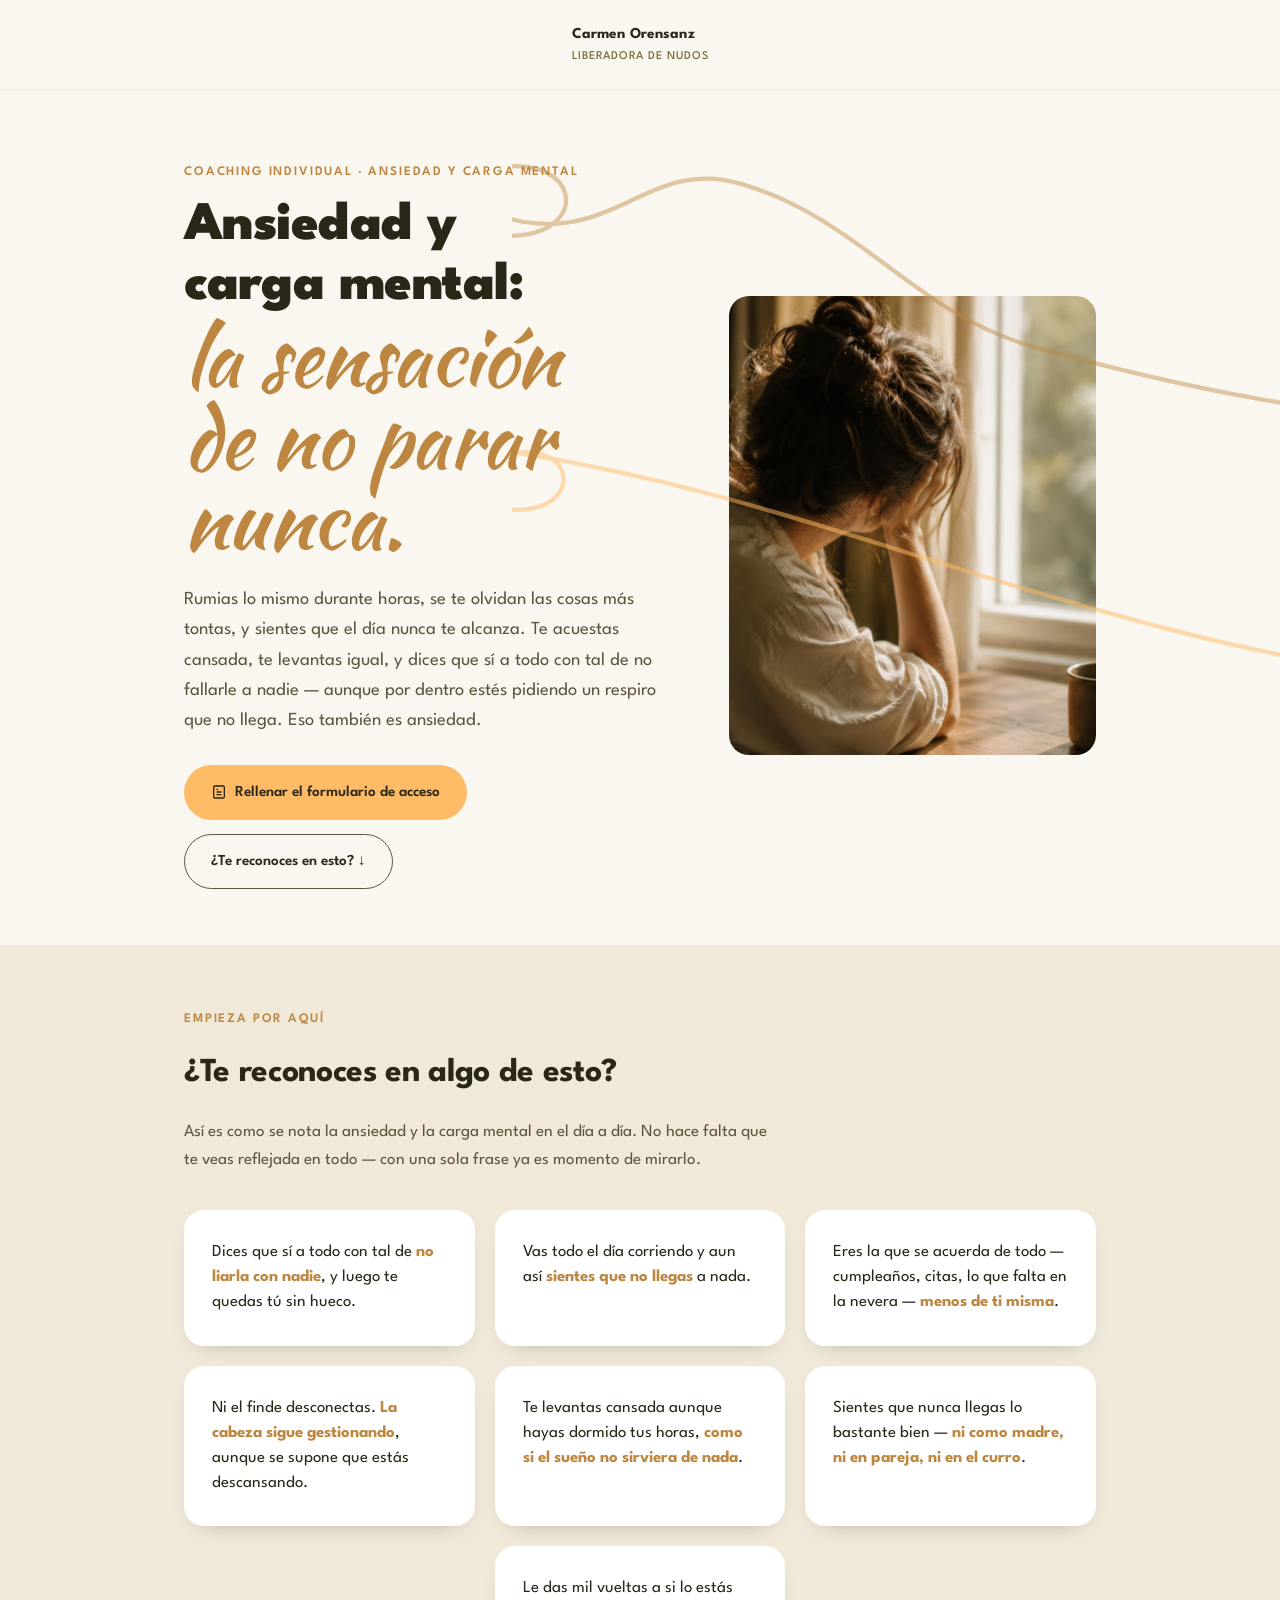
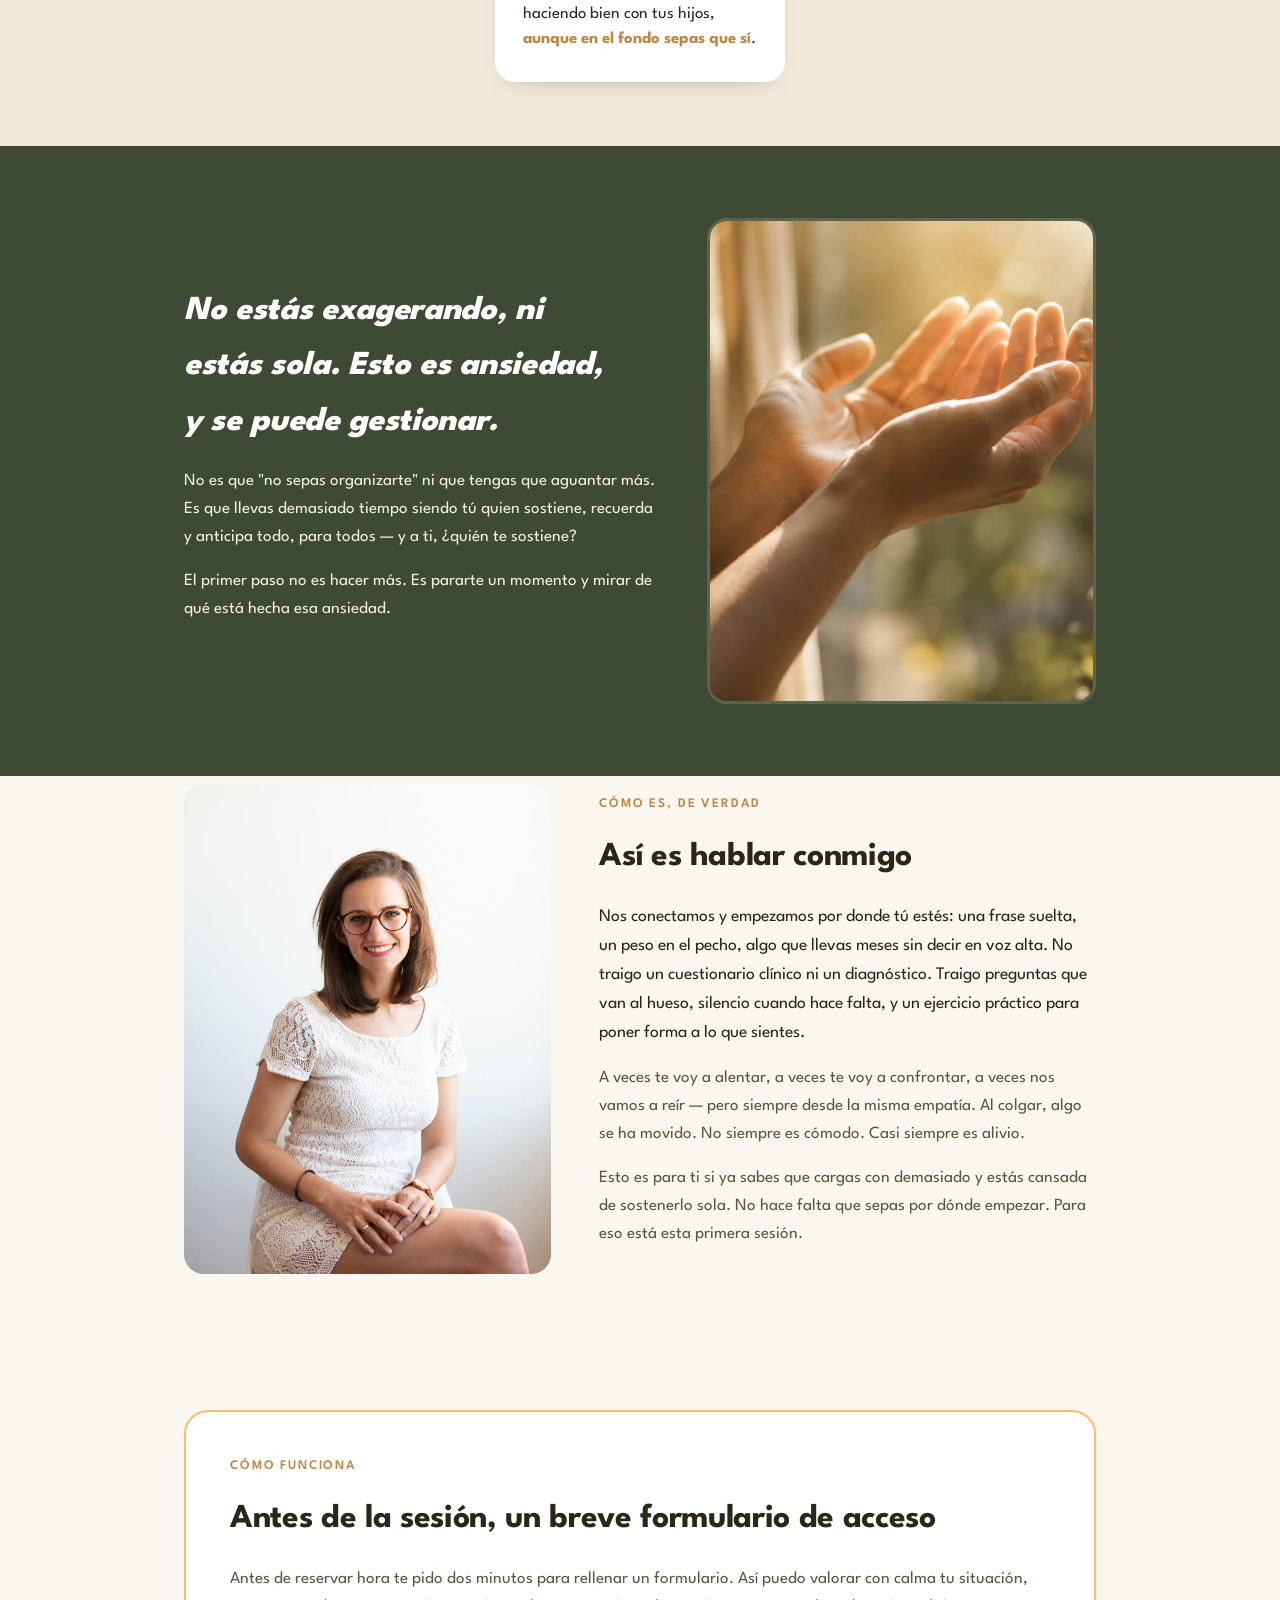
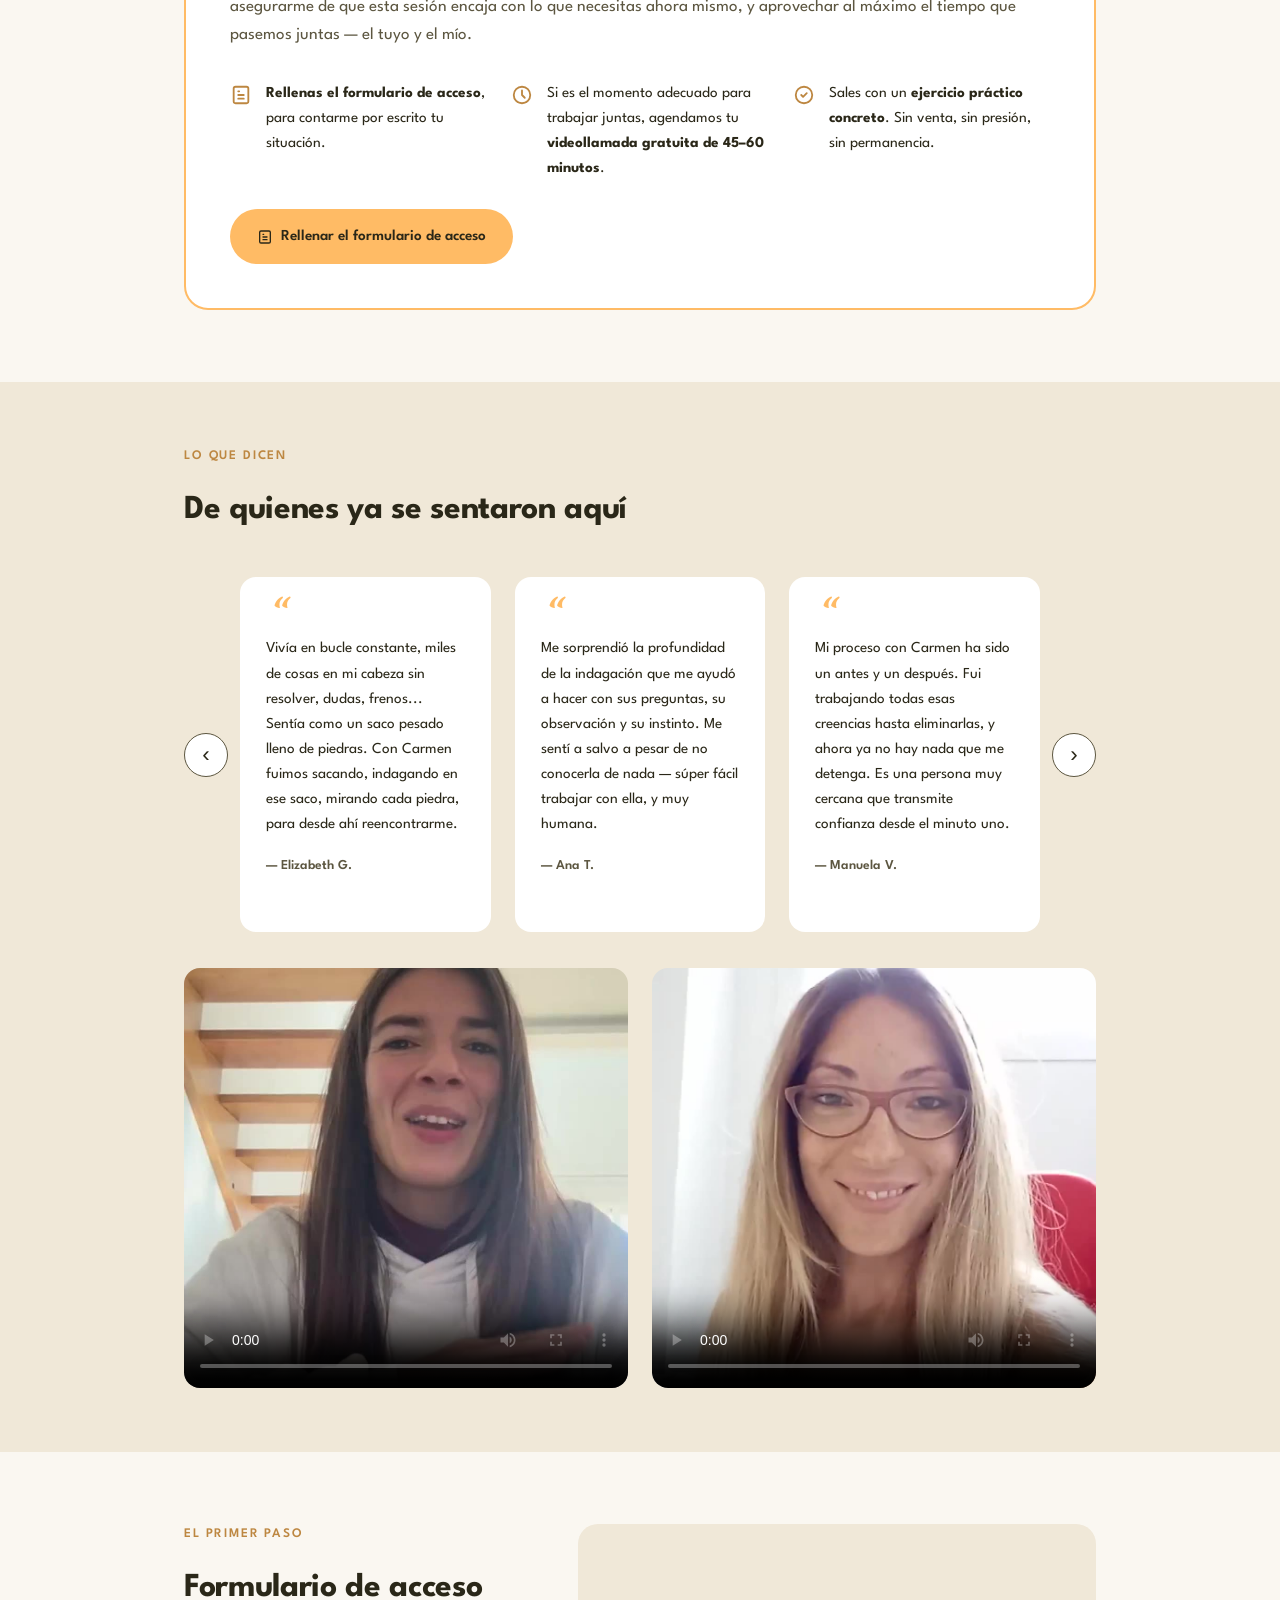
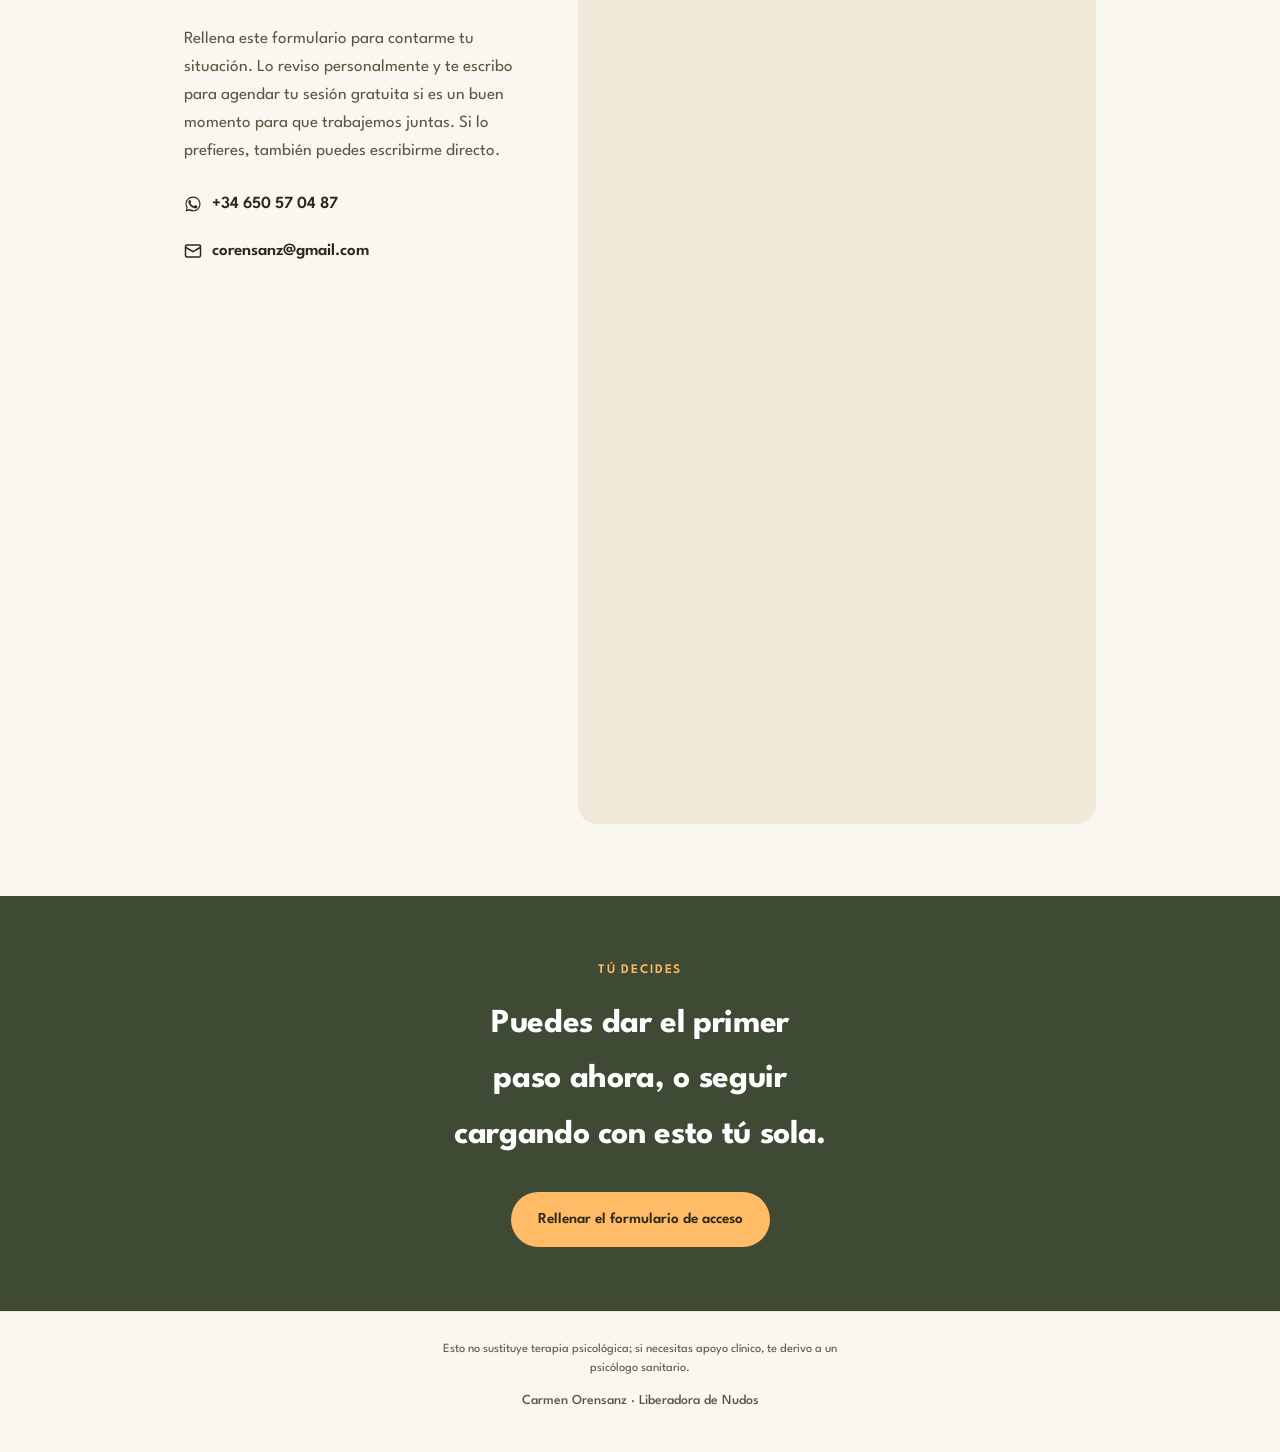
==== commit 0ce7f4b9: "Precisar 'psicólogo sanitario' en el disclaimer del footer Co-Authored-By: Claude Sonnet 5 <noreply@" ====
--- a/sesion-1-1.html
+++ b/sesion-1-1.html
@@ -774,7 +774,7 @@
 
 <footer>
   <div class="container">
-    <p class="disclaimer">Esto no sustituye terapia psicológica; si necesitas apoyo clínico, te derivo a un profesional.</p>
+    <p class="disclaimer">Esto no sustituye terapia psicológica; si necesitas apoyo clínico, te derivo a un psicólogo sanitario.</p>
     <p>Carmen Orensanz · Liberadora de Nudos</p>
   </div>
 </footer>
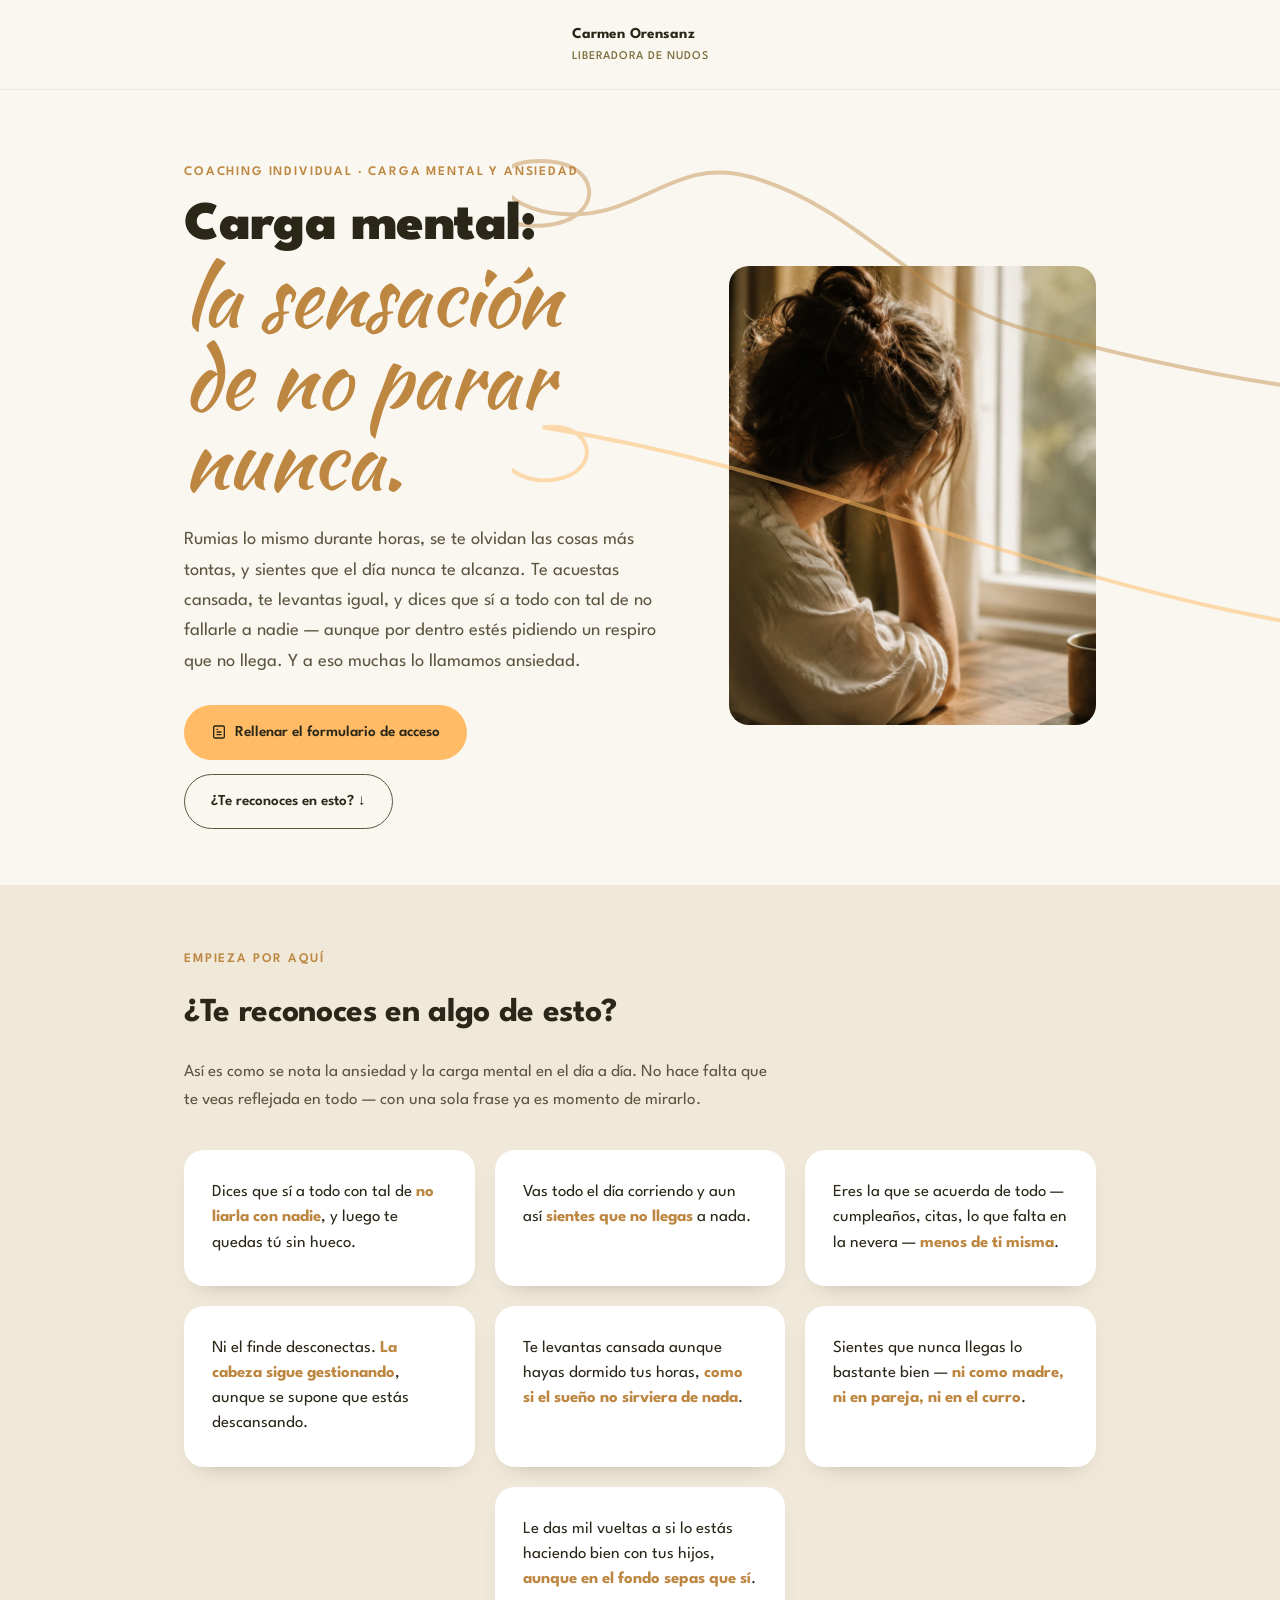
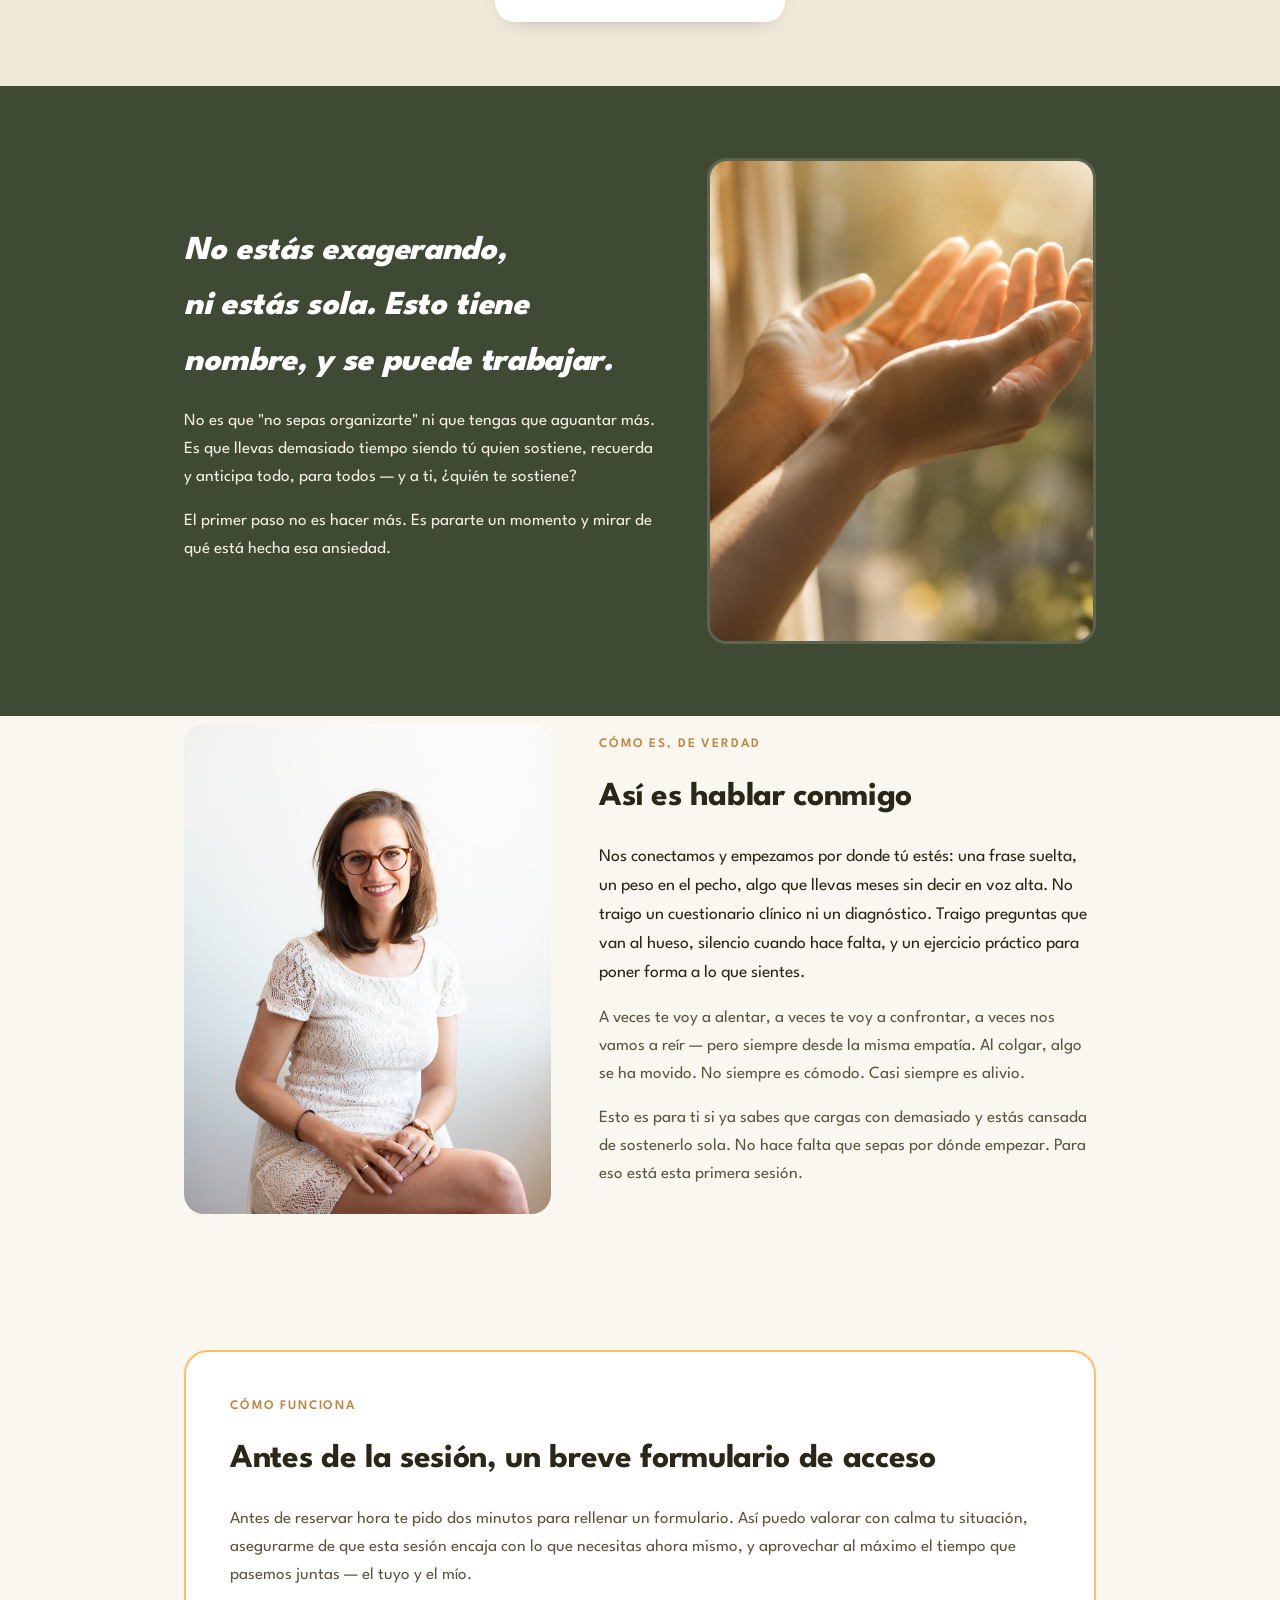
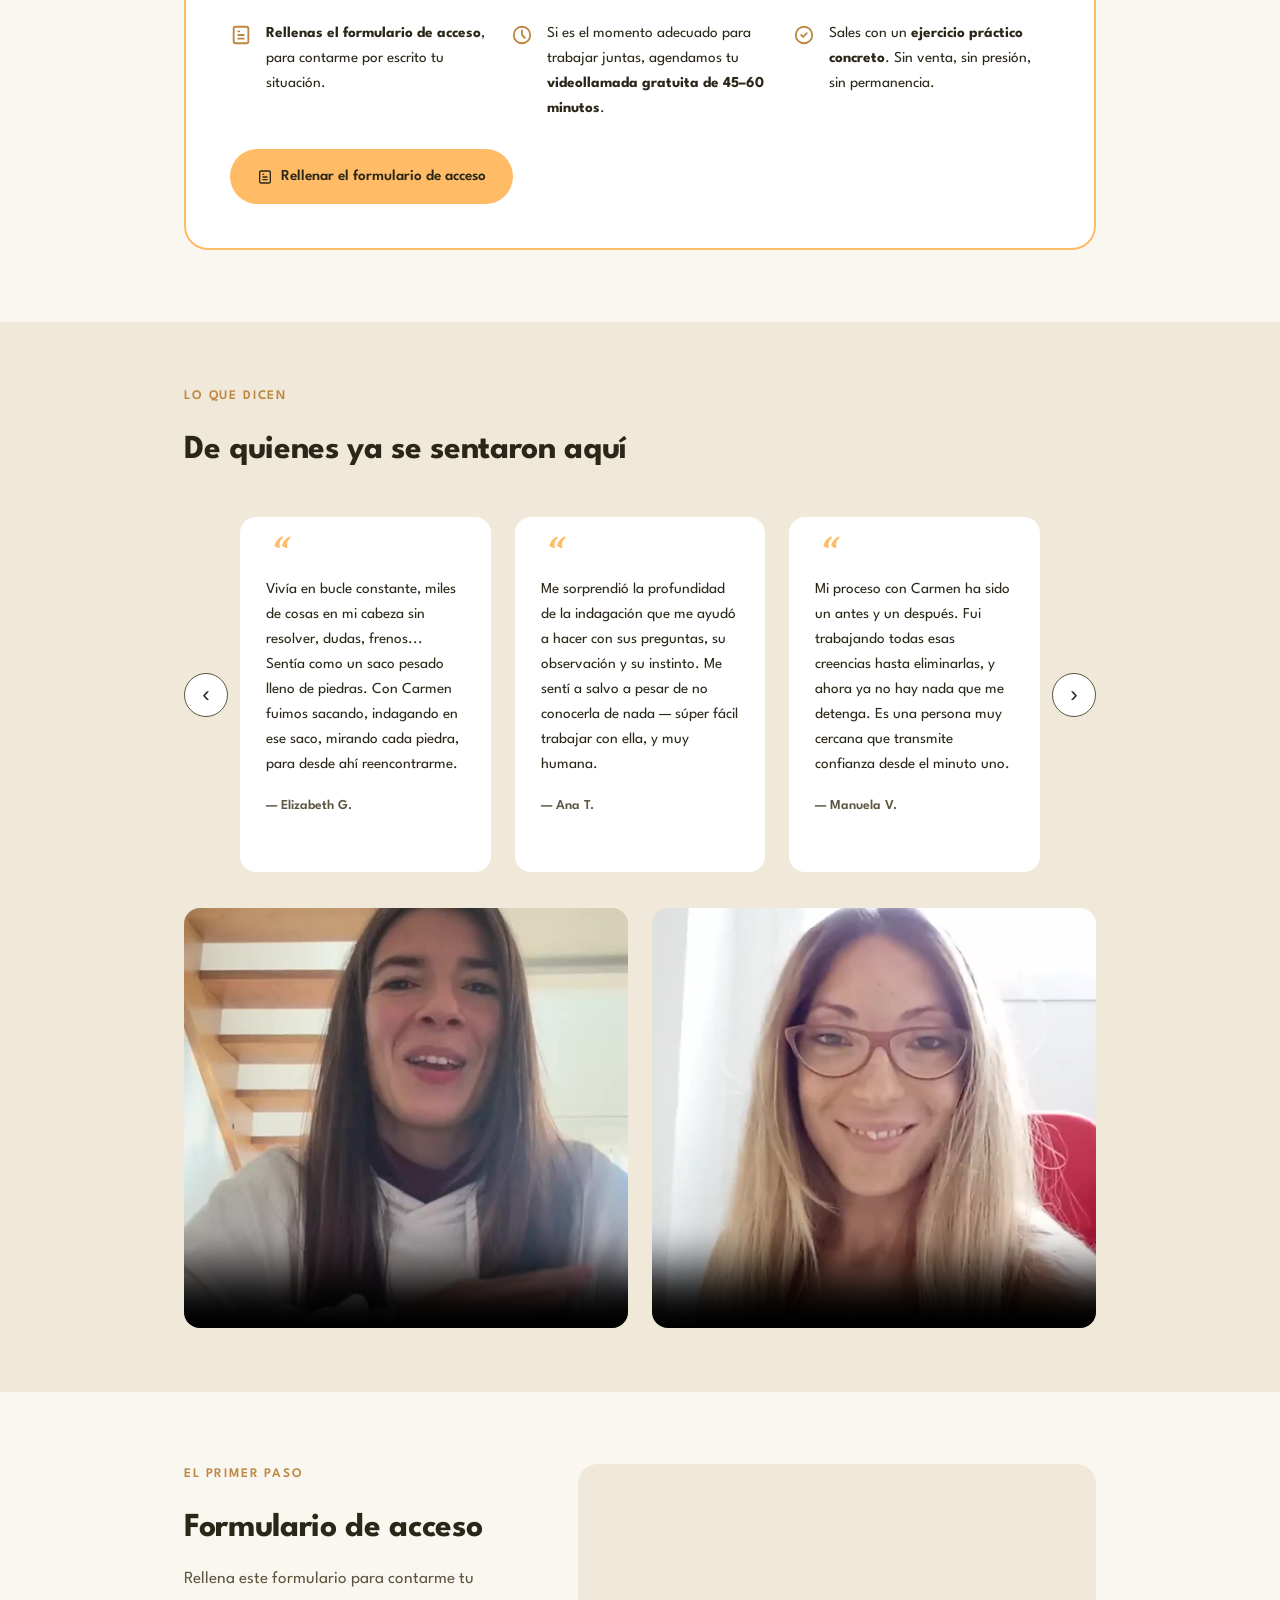
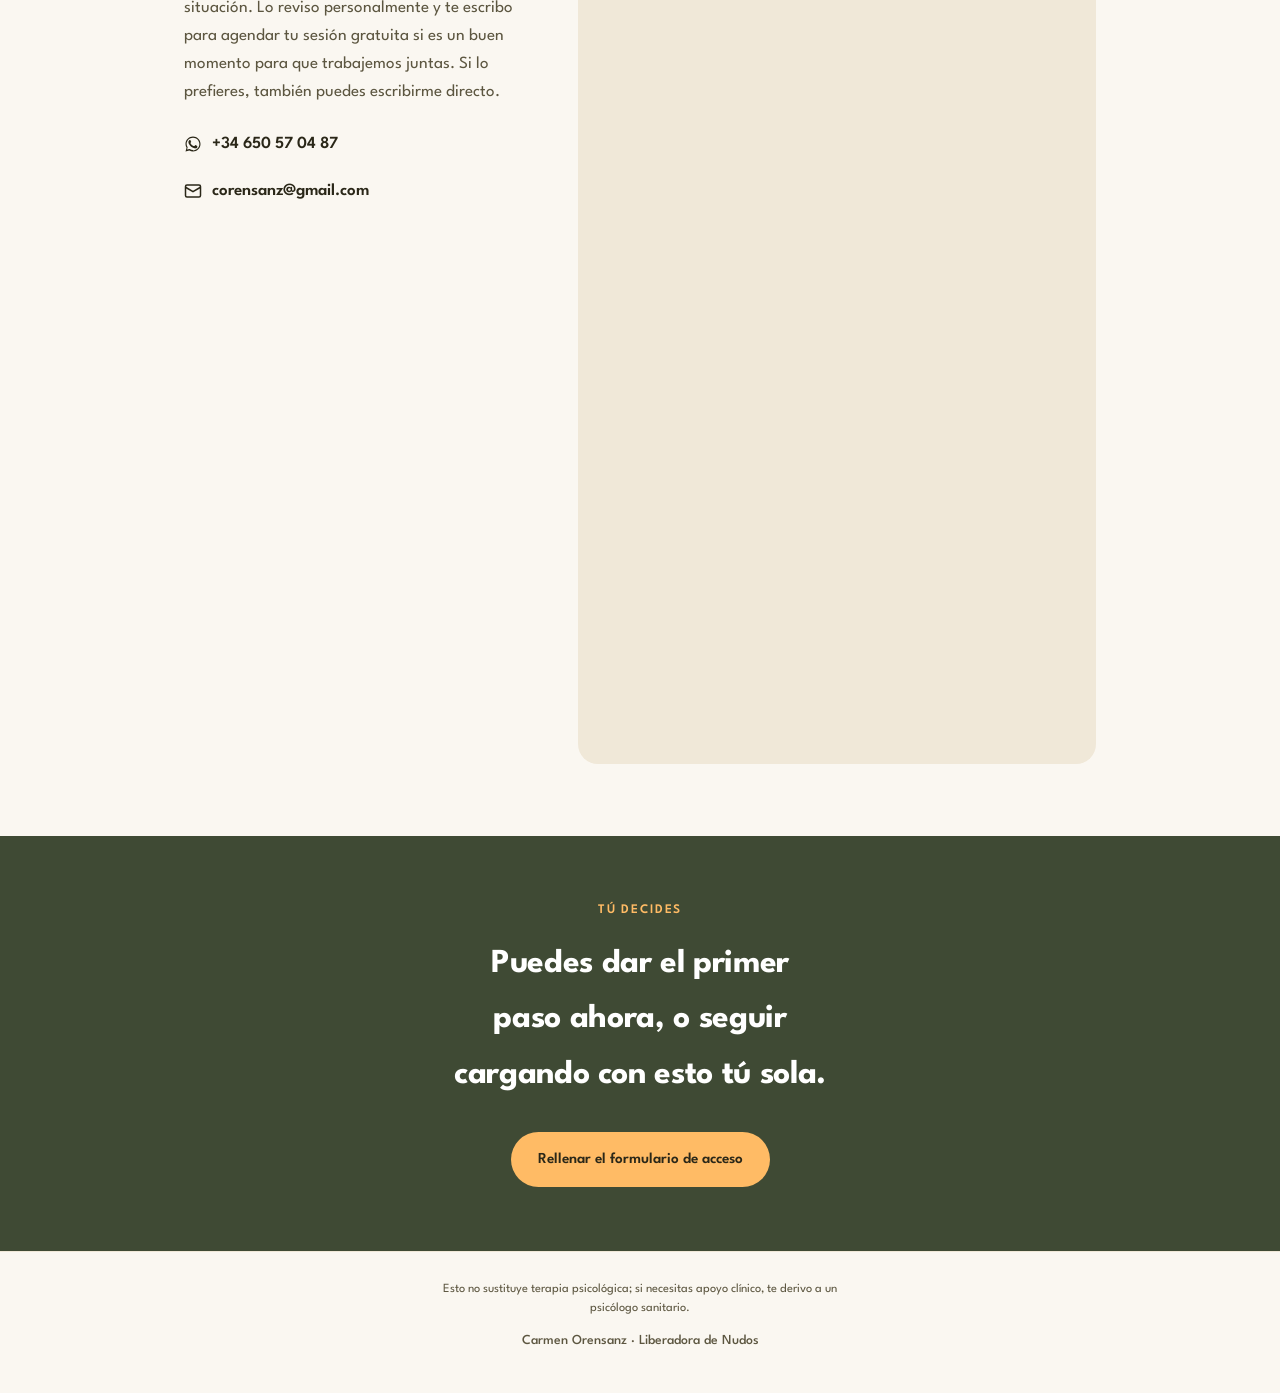
==== commit 4199034b: "Reformular titular y frases para no diagnosticar ansiedad al lector Antepone carga mental y deja ans" ====
--- a/sesion-1-1.html
+++ b/sesion-1-1.html
@@ -4,11 +4,11 @@
 <meta charset="UTF-8">
 <meta name="viewport" content="width=device-width, initial-scale=1.0">
 <title>Sesión gratuita de descubrimiento 1:1 con Carmen Orensanz</title>
-<meta name="description" content="Coaching individual para la ansiedad y la carga mental. Reserva una sesión gratuita de descubrimiento de 45-60 minutos con Carmen Orensanz.">
+<meta name="description" content="Coaching individual para la carga mental y esa ansiedad del día a día. Reserva una sesión gratuita de descubrimiento de 45-60 minutos con Carmen Orensanz.">
 <meta property="og:type" content="website">
 <meta property="og:url" content="https://corensanz.github.io/coaching/sesion-1-1.html">
-<meta property="og:title" content="Ansiedad y carga mental — Sesión 1:1 con Carmen Orensanz">
-<meta property="og:description" content="Rumias lo mismo durante horas, te acuestas cansada y dices que sí a todo. Eso también es ansiedad. Reserva tu sesión gratuita de descubrimiento.">
+<meta property="og:title" content="Carga mental y ansiedad — Sesión 1:1 con Carmen Orensanz">
+<meta property="og:description" content="Rumias lo mismo durante horas, te acuestas cansada y dices que sí a todo. Y a eso muchas lo llamamos ansiedad. Reserva tu sesión gratuita de descubrimiento.">
 <meta property="og:image" content="https://corensanz.github.io/coaching/images/hero-cabeza-que-no-para.jpg">
 <meta property="og:image:width" content="1400">
 <meta property="og:image:height" content="934">
@@ -515,14 +515,14 @@
     </svg>
     <div class="container-wide hero-grid">
       <div class="hero-inner">
-      <p class="eyebrow">Coaching individual · Ansiedad y carga mental</p>
-      <h1>Ansiedad y carga mental:<br><span class="script">la sensación de no parar nunca.</span></h1>
+      <p class="eyebrow">Coaching individual · Carga mental y ansiedad</p>
+      <h1>Carga mental:<br><span class="script">la sensación de no parar nunca.</span></h1>
       <p class="hero-lead">
         Rumias lo mismo durante horas, se te olvidan las cosas más tontas,
         y sientes que el día nunca te alcanza. Te acuestas cansada, te
         levantas igual, y dices que sí a todo con tal de no fallarle a
         nadie — aunque por dentro estés pidiendo un respiro que no llega.
-        Eso también es ansiedad.
+        Y a eso muchas lo llamamos ansiedad.
       </p>
       <div class="hero-actions">
         <a class="btn btn-primary" href="#formulario">
@@ -572,7 +572,7 @@
   <section class="dark-section">
     <div class="container-wide dark-grid">
       <div>
-        <h2>No estás exagerando, ni estás sola. Esto es ansiedad, y se puede gestionar.</h2>
+        <h2>No estás exagerando, ni estás sola. Esto tiene nombre, y se puede trabajar.</h2>
         <p>
           No es que "no sepas organizarte" ni que tengas que aguantar más.
           Es que llevas demasiado tiempo siendo tú quien sostiene, recuerda
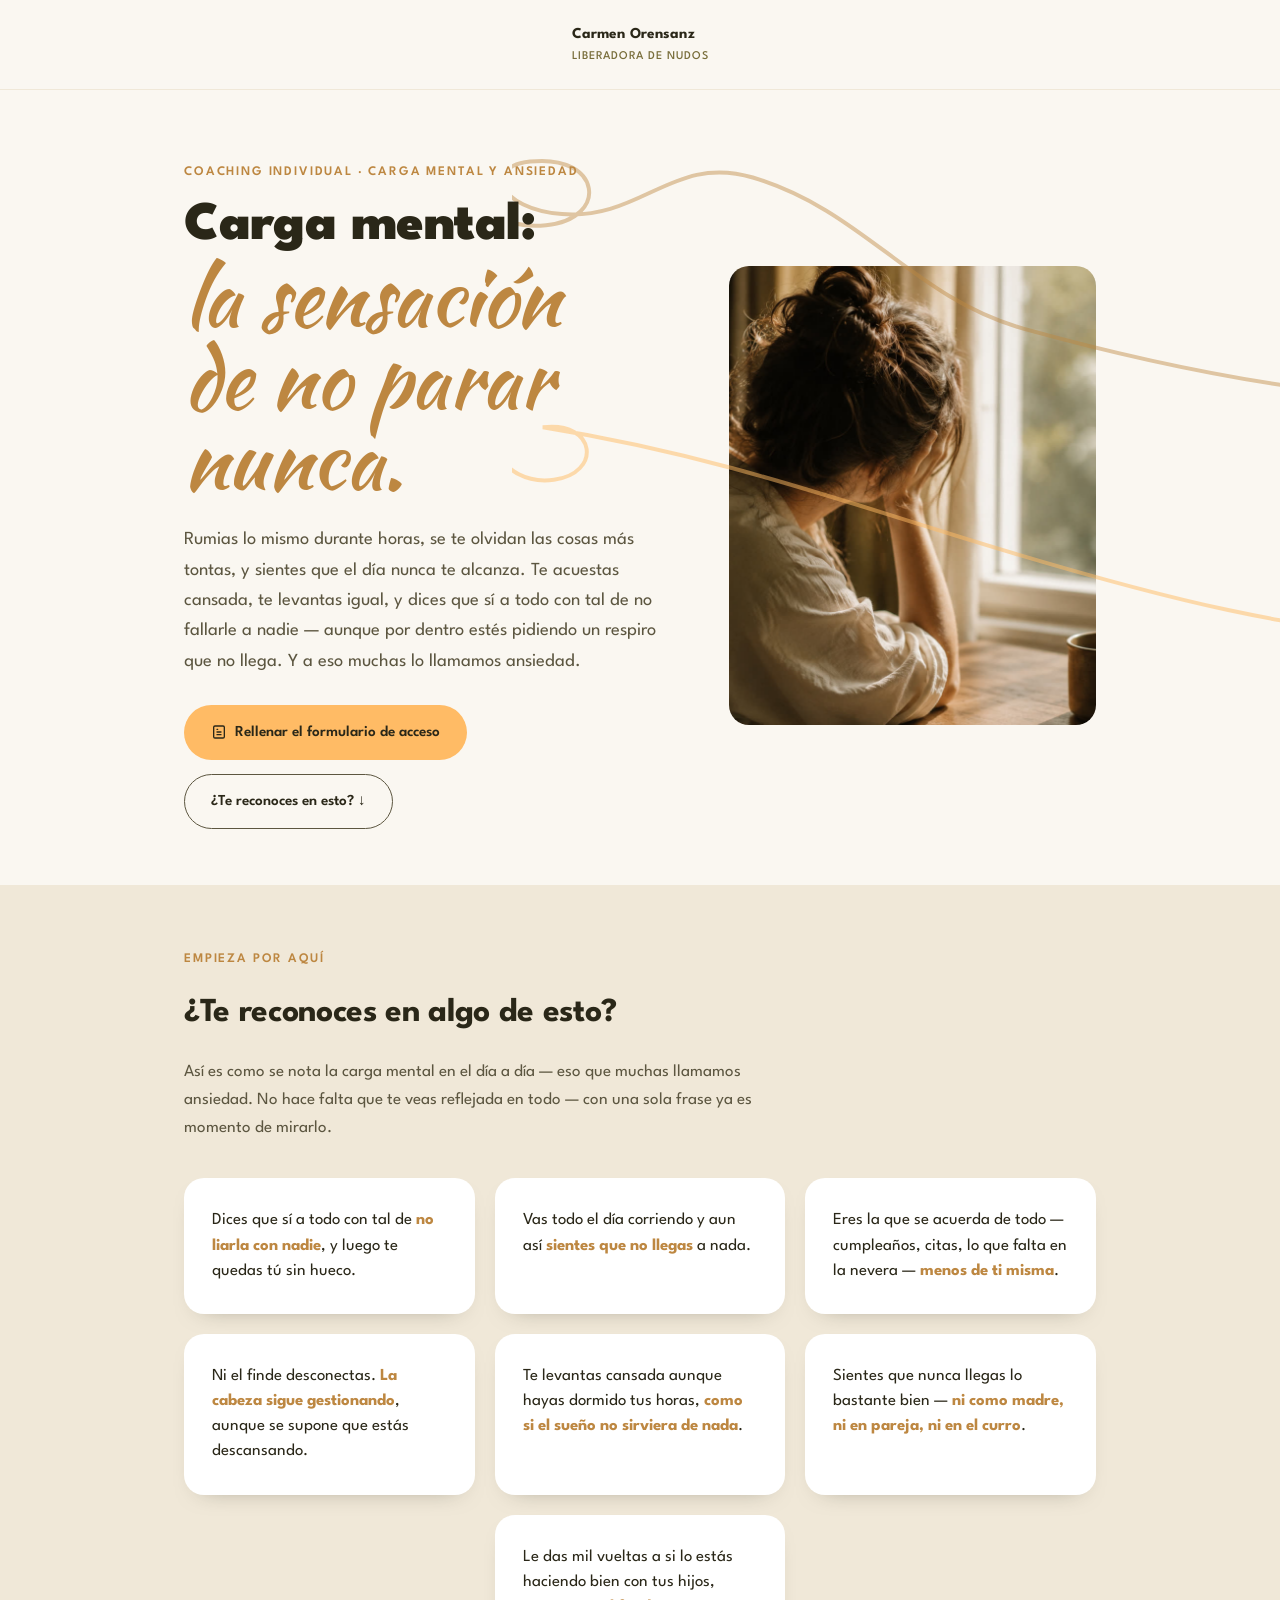
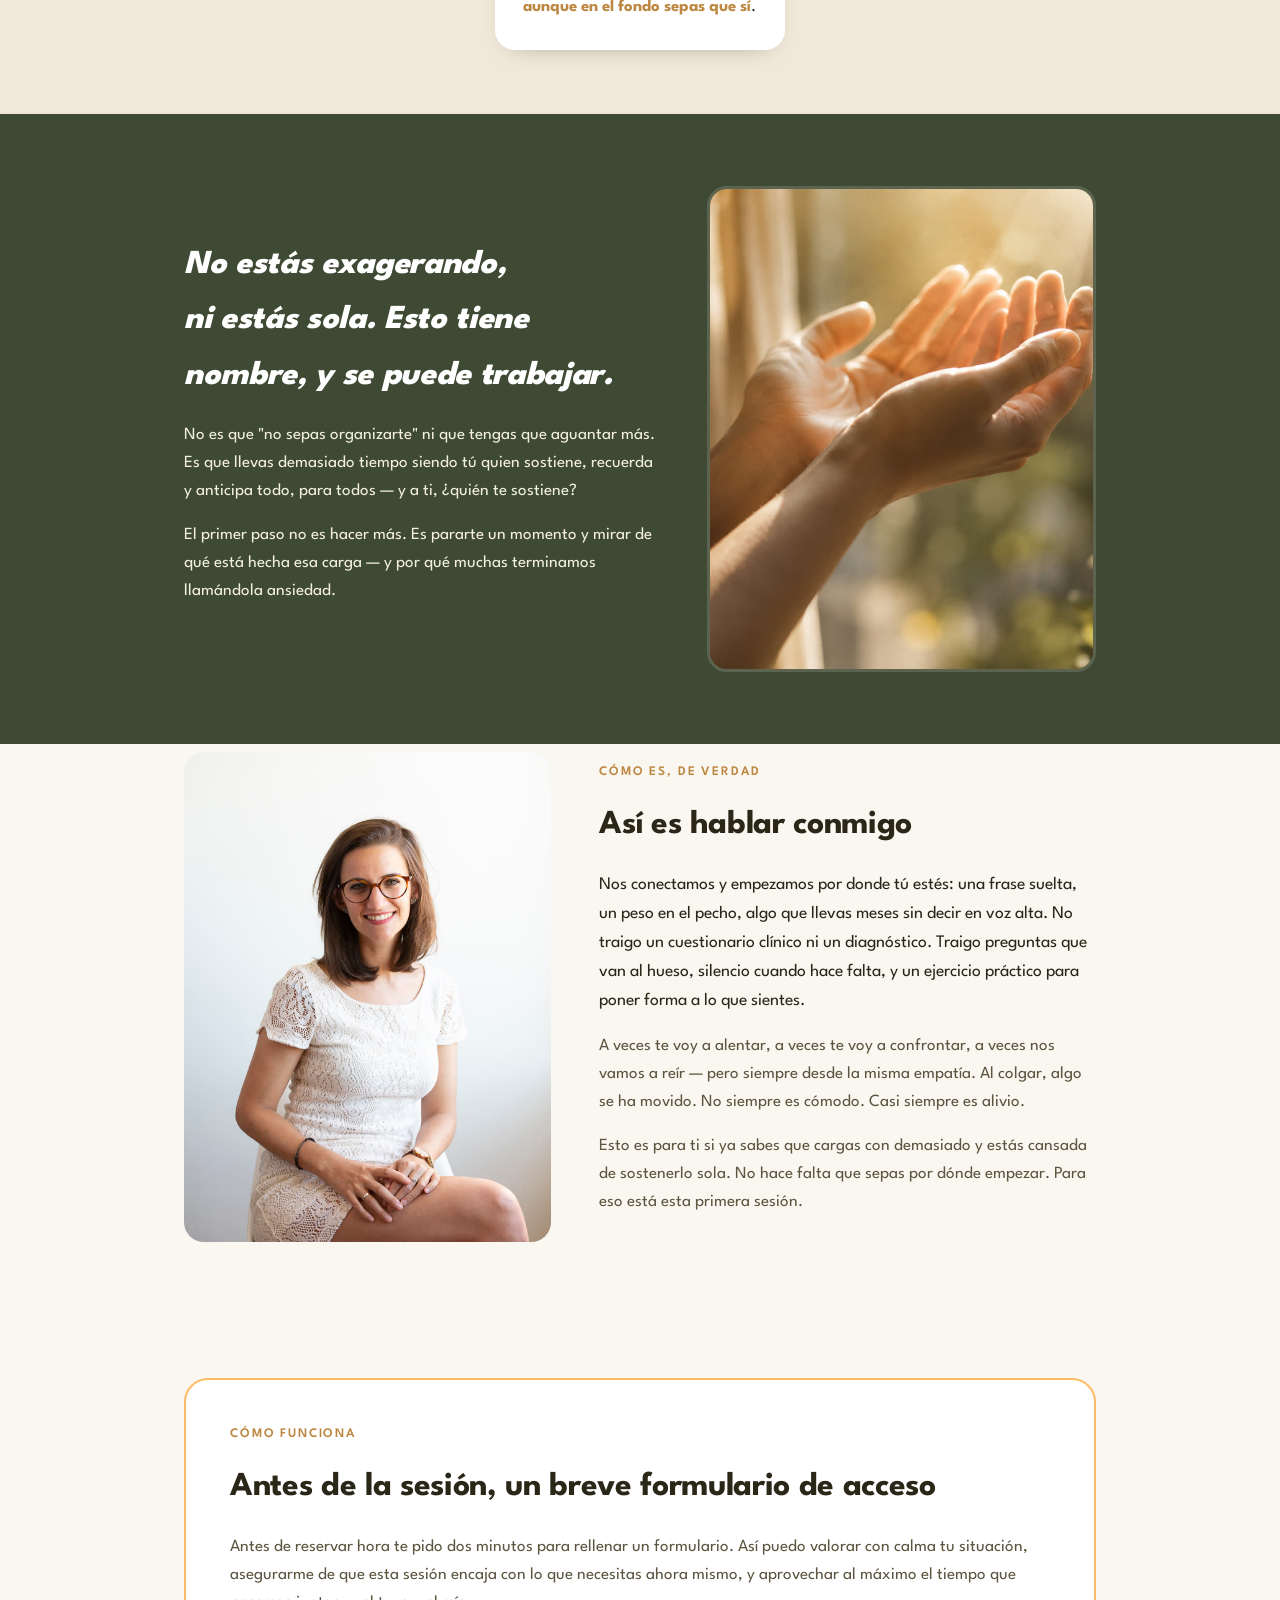
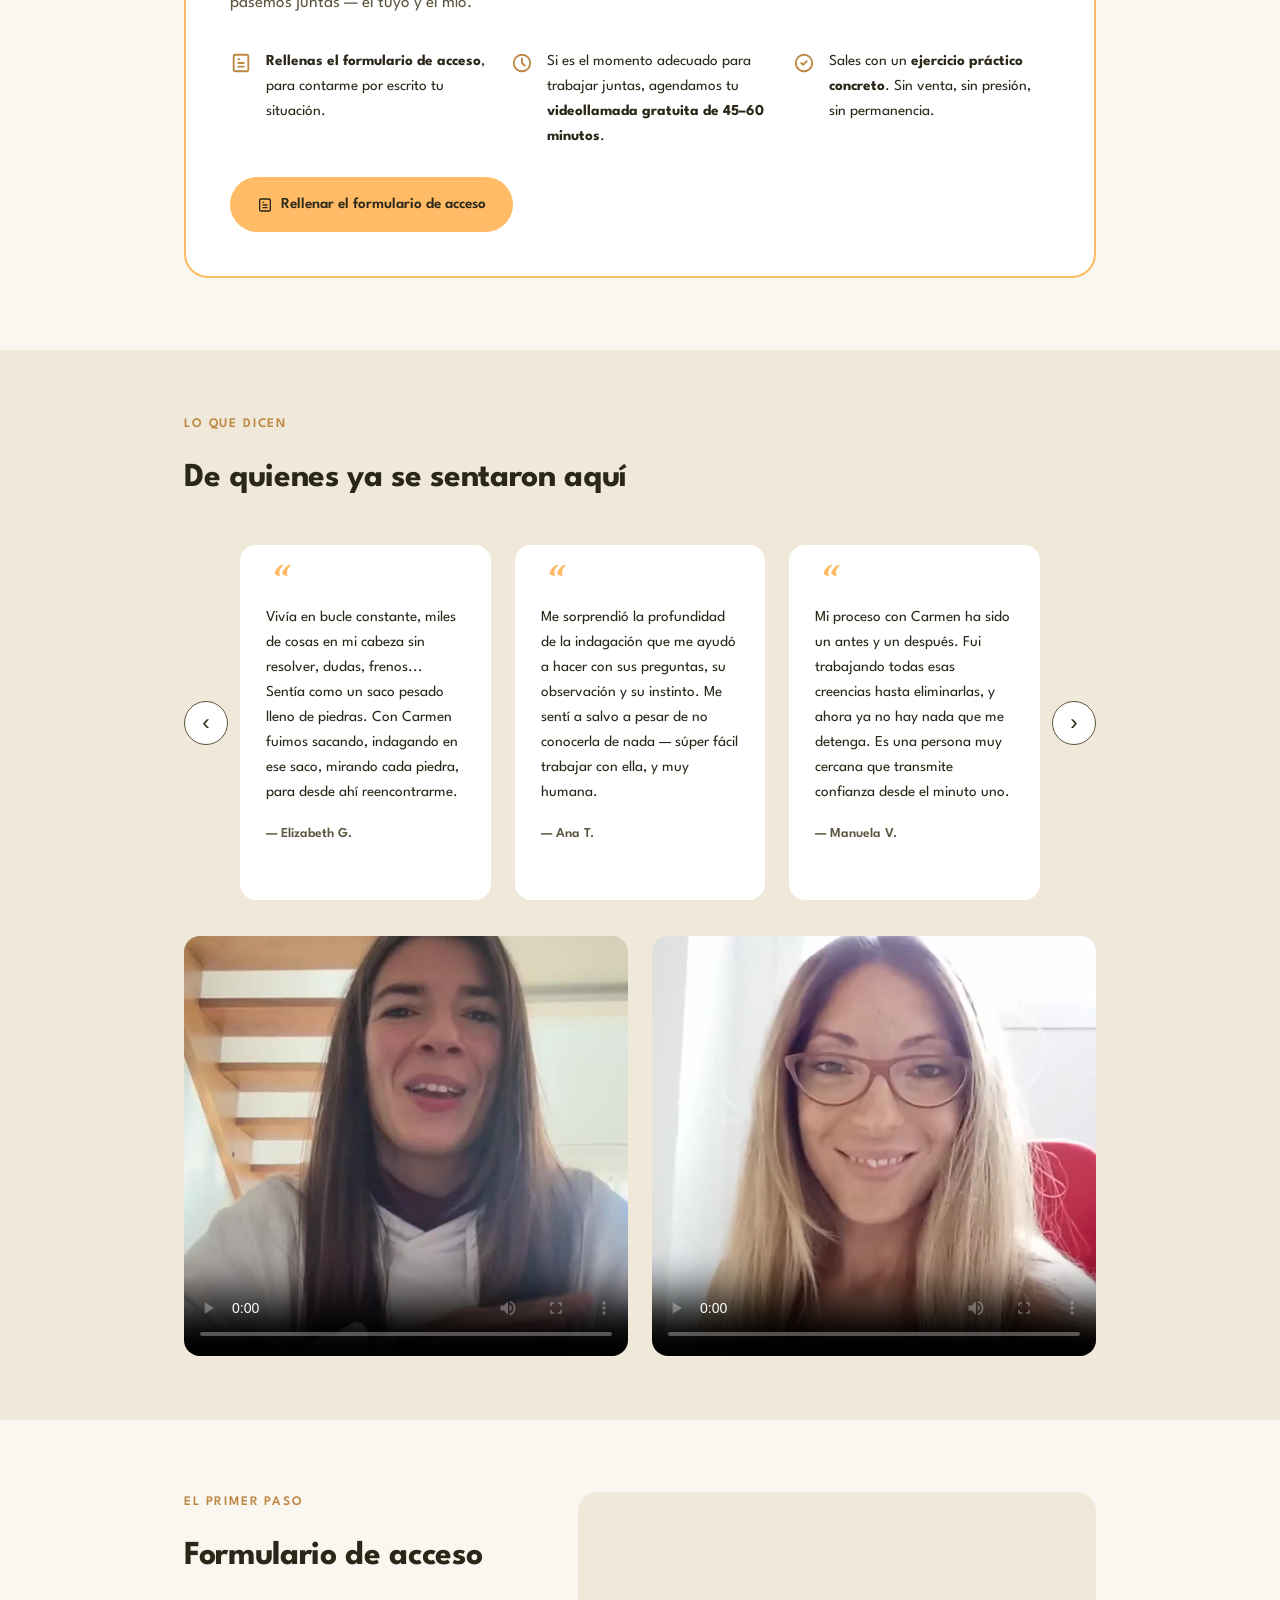
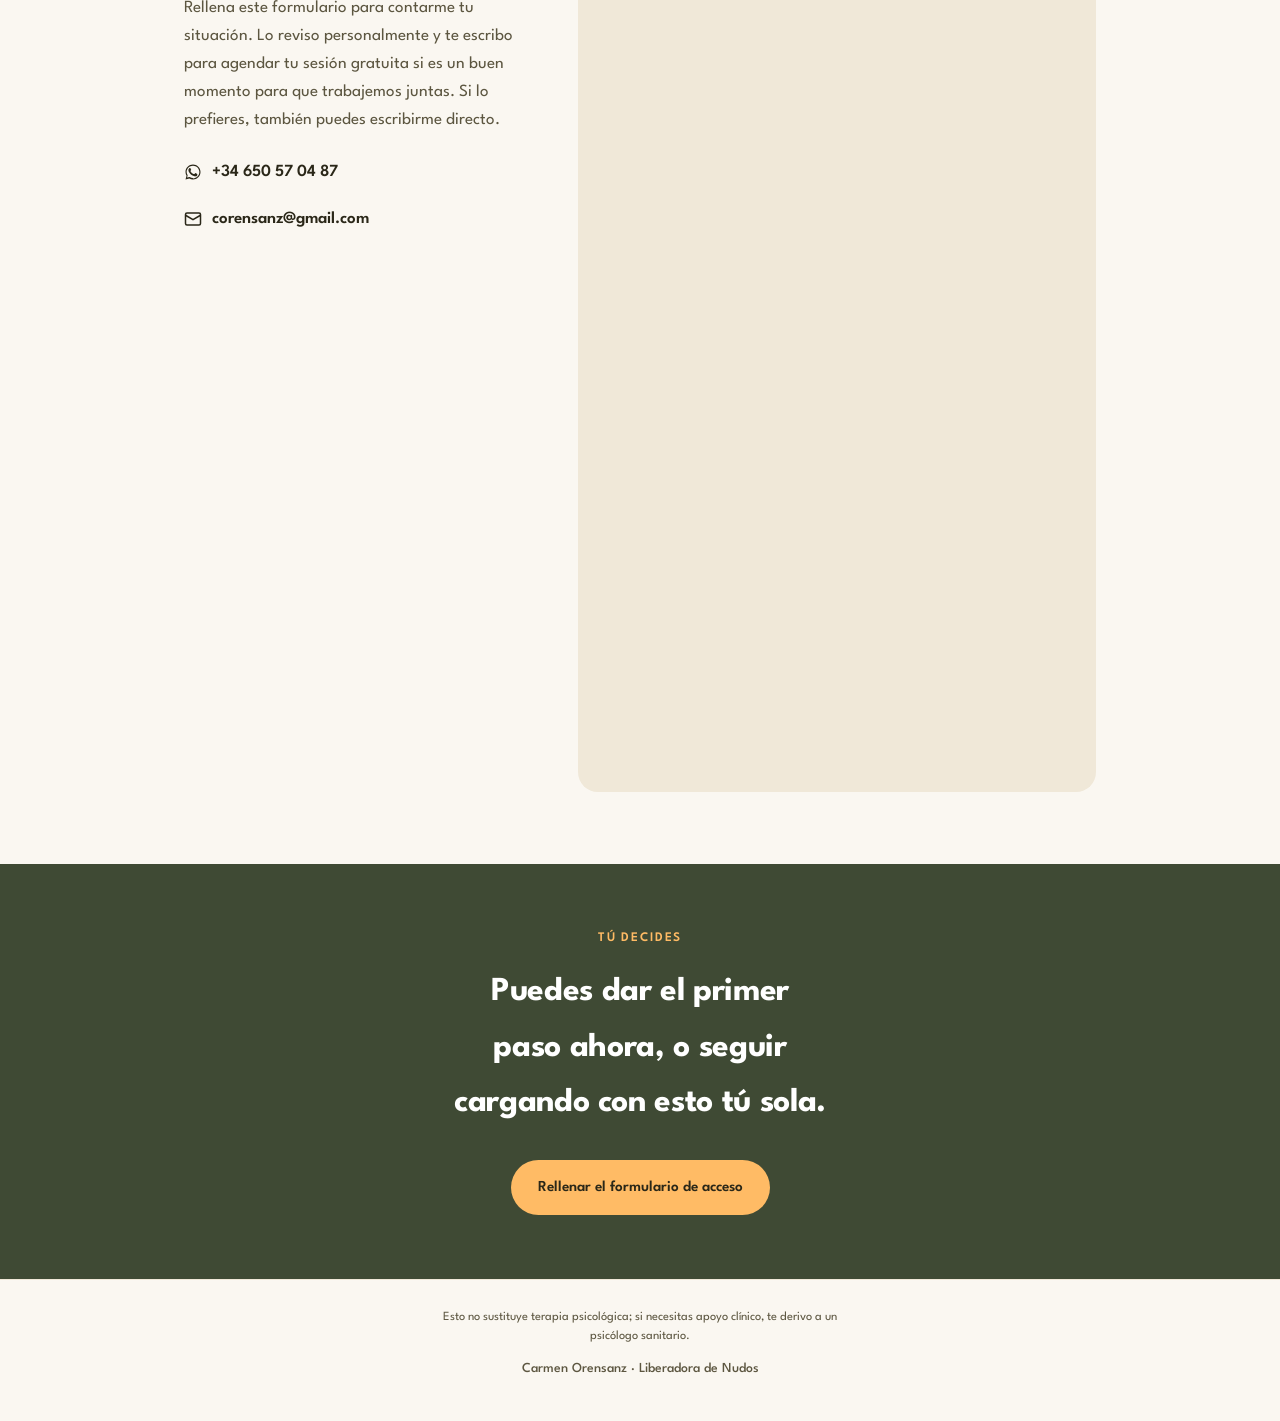
==== commit ec87b803: "Ajustar dos frases más que diagnosticaban ansiedad en vez de nombrarla 'Así es como se nota la ansie" ====
--- a/sesion-1-1.html
+++ b/sesion-1-1.html
@@ -542,7 +542,7 @@
     <div class="container-wide">
       <p class="eyebrow">Empieza por aquí</p>
       <h2>¿Te reconoces en algo de esto?</h2>
-      <p class="section-lead">Así es como se nota la ansiedad y la carga mental en el día a día. No hace falta que te veas reflejada en todo — con una sola frase ya es momento de mirarlo.</p>
+      <p class="section-lead">Así es como se nota la carga mental en el día a día — eso que muchas llamamos ansiedad. No hace falta que te veas reflejada en todo — con una sola frase ya es momento de mirarlo.</p>
       <div class="pains-list">
         <div class="pains-item">
           <p>Dices que sí a todo con tal de <strong>no liarla con nadie</strong>, y luego te quedas tú sin hueco.</p>
@@ -580,7 +580,8 @@
         </p>
         <p>
           El primer paso no es hacer más. Es pararte un momento y mirar de
-          qué está hecha esa ansiedad.
+          qué está hecha esa carga — y por qué muchas terminamos
+          llamándola ansiedad.
         </p>
       </div>
       <div class="dark-photo">
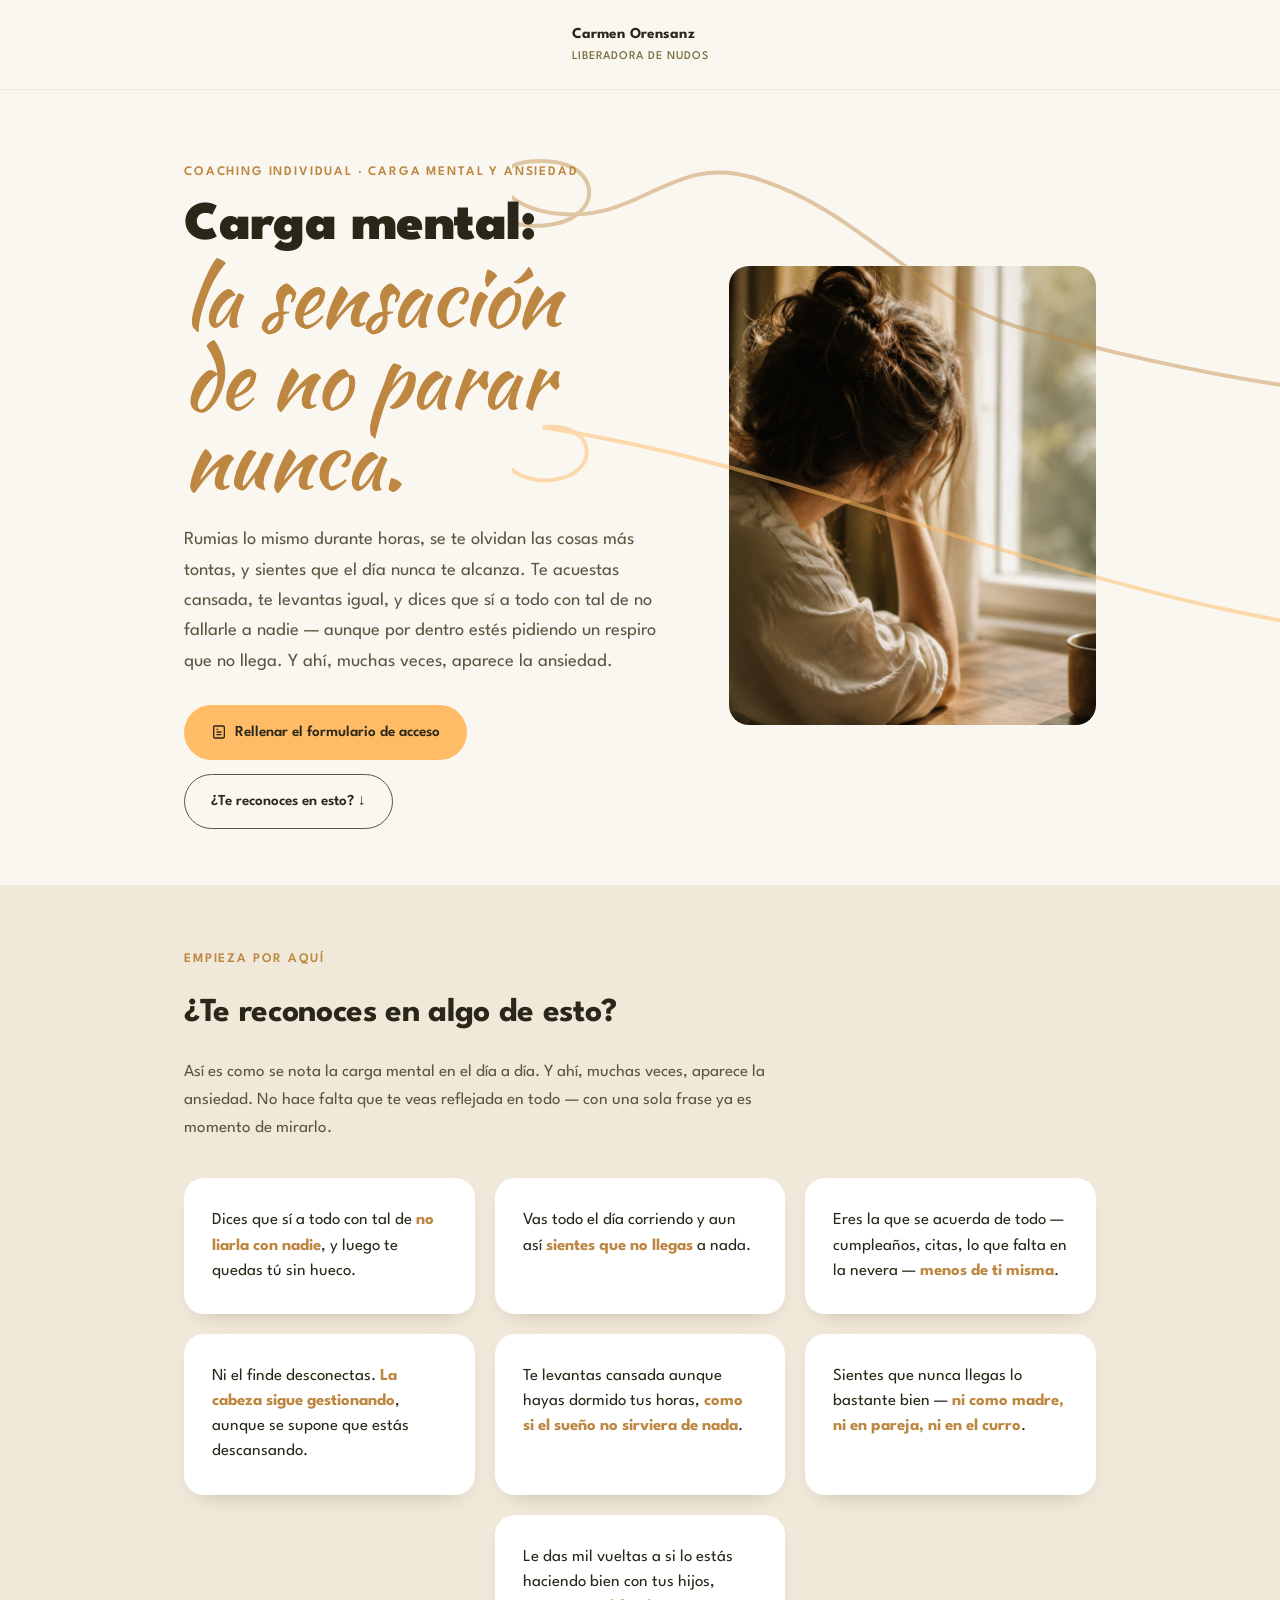
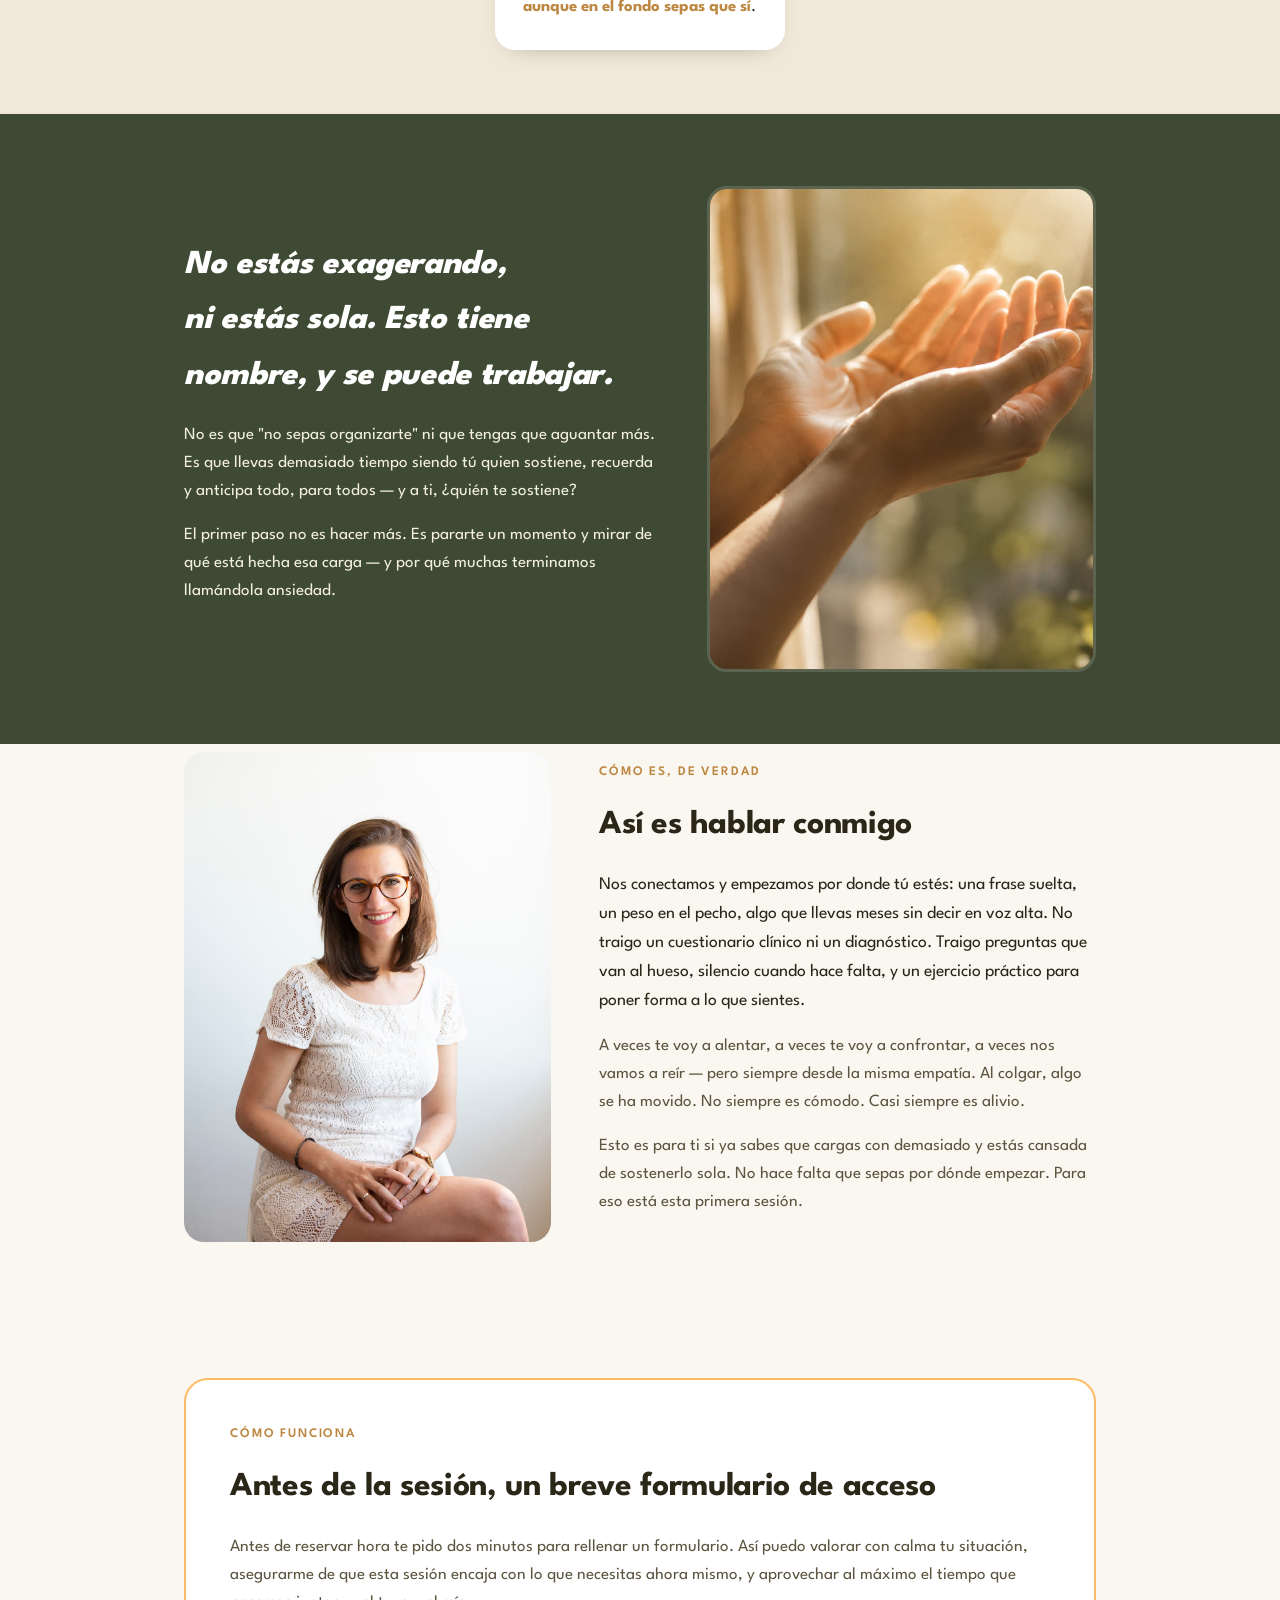
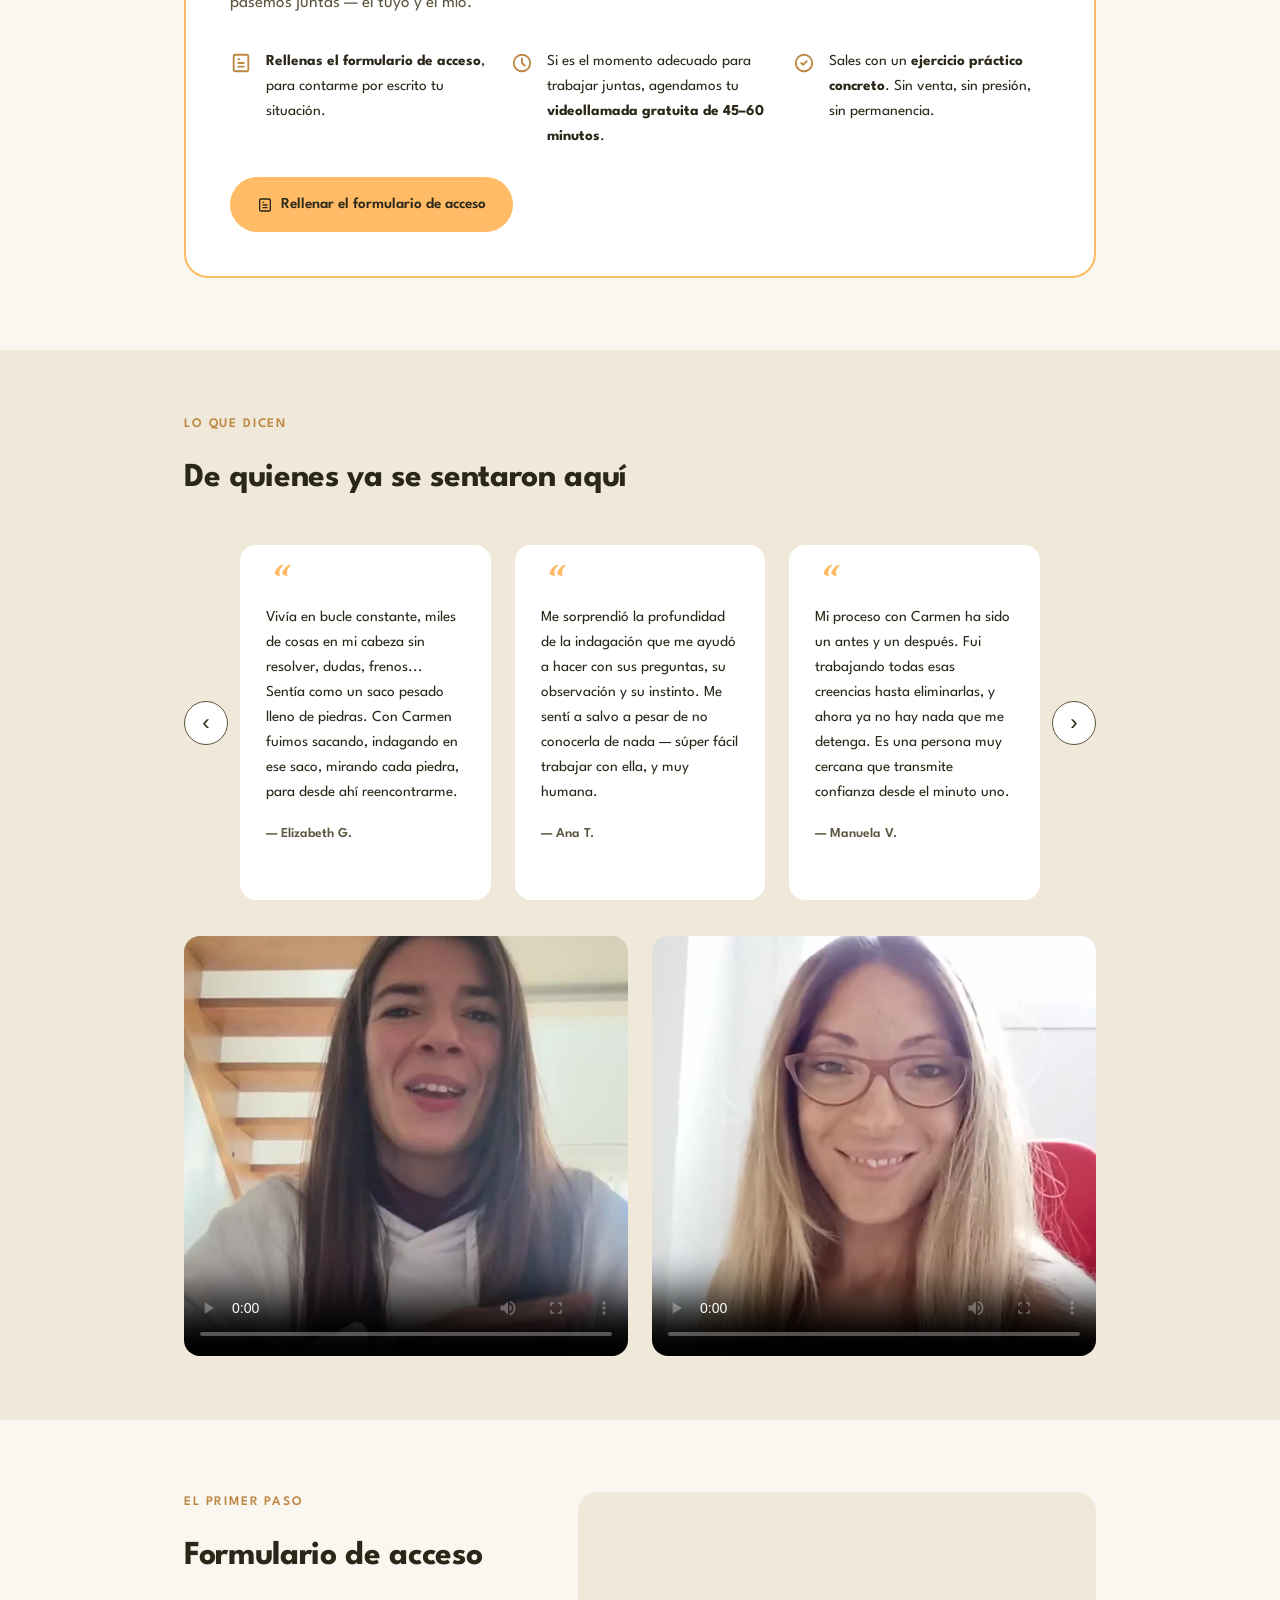
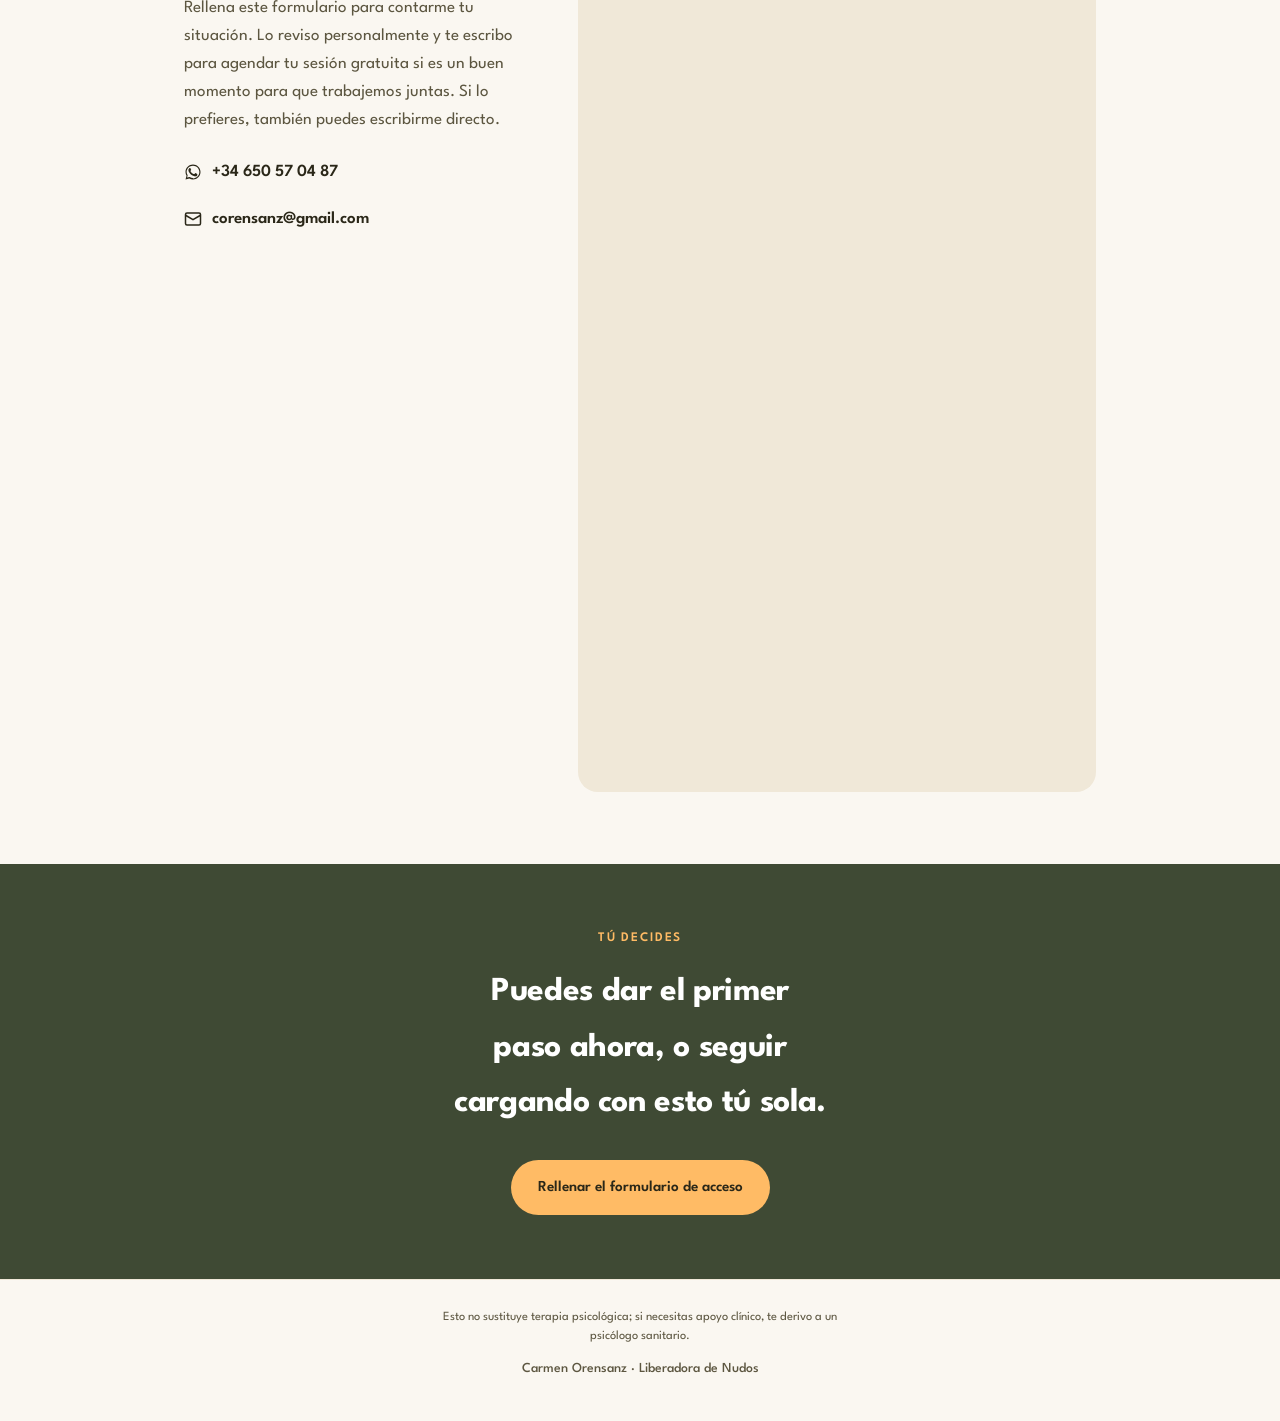
==== commit 6cc291e7: "Simplificar dos frases de 'muchas lo llamamos ansiedad' a 'aparece la ansiedad' Nombra la ansiedad d" ====
--- a/sesion-1-1.html
+++ b/sesion-1-1.html
@@ -522,7 +522,7 @@
         y sientes que el día nunca te alcanza. Te acuestas cansada, te
         levantas igual, y dices que sí a todo con tal de no fallarle a
         nadie — aunque por dentro estés pidiendo un respiro que no llega.
-        Y a eso muchas lo llamamos ansiedad.
+        Y ahí, muchas veces, aparece la ansiedad.
       </p>
       <div class="hero-actions">
         <a class="btn btn-primary" href="#formulario">
@@ -542,7 +542,7 @@
     <div class="container-wide">
       <p class="eyebrow">Empieza por aquí</p>
       <h2>¿Te reconoces en algo de esto?</h2>
-      <p class="section-lead">Así es como se nota la carga mental en el día a día — eso que muchas llamamos ansiedad. No hace falta que te veas reflejada en todo — con una sola frase ya es momento de mirarlo.</p>
+      <p class="section-lead">Así es como se nota la carga mental en el día a día. Y ahí, muchas veces, aparece la ansiedad. No hace falta que te veas reflejada en todo — con una sola frase ya es momento de mirarlo.</p>
       <div class="pains-list">
         <div class="pains-item">
           <p>Dices que sí a todo con tal de <strong>no liarla con nadie</strong>, y luego te quedas tú sin hueco.</p>
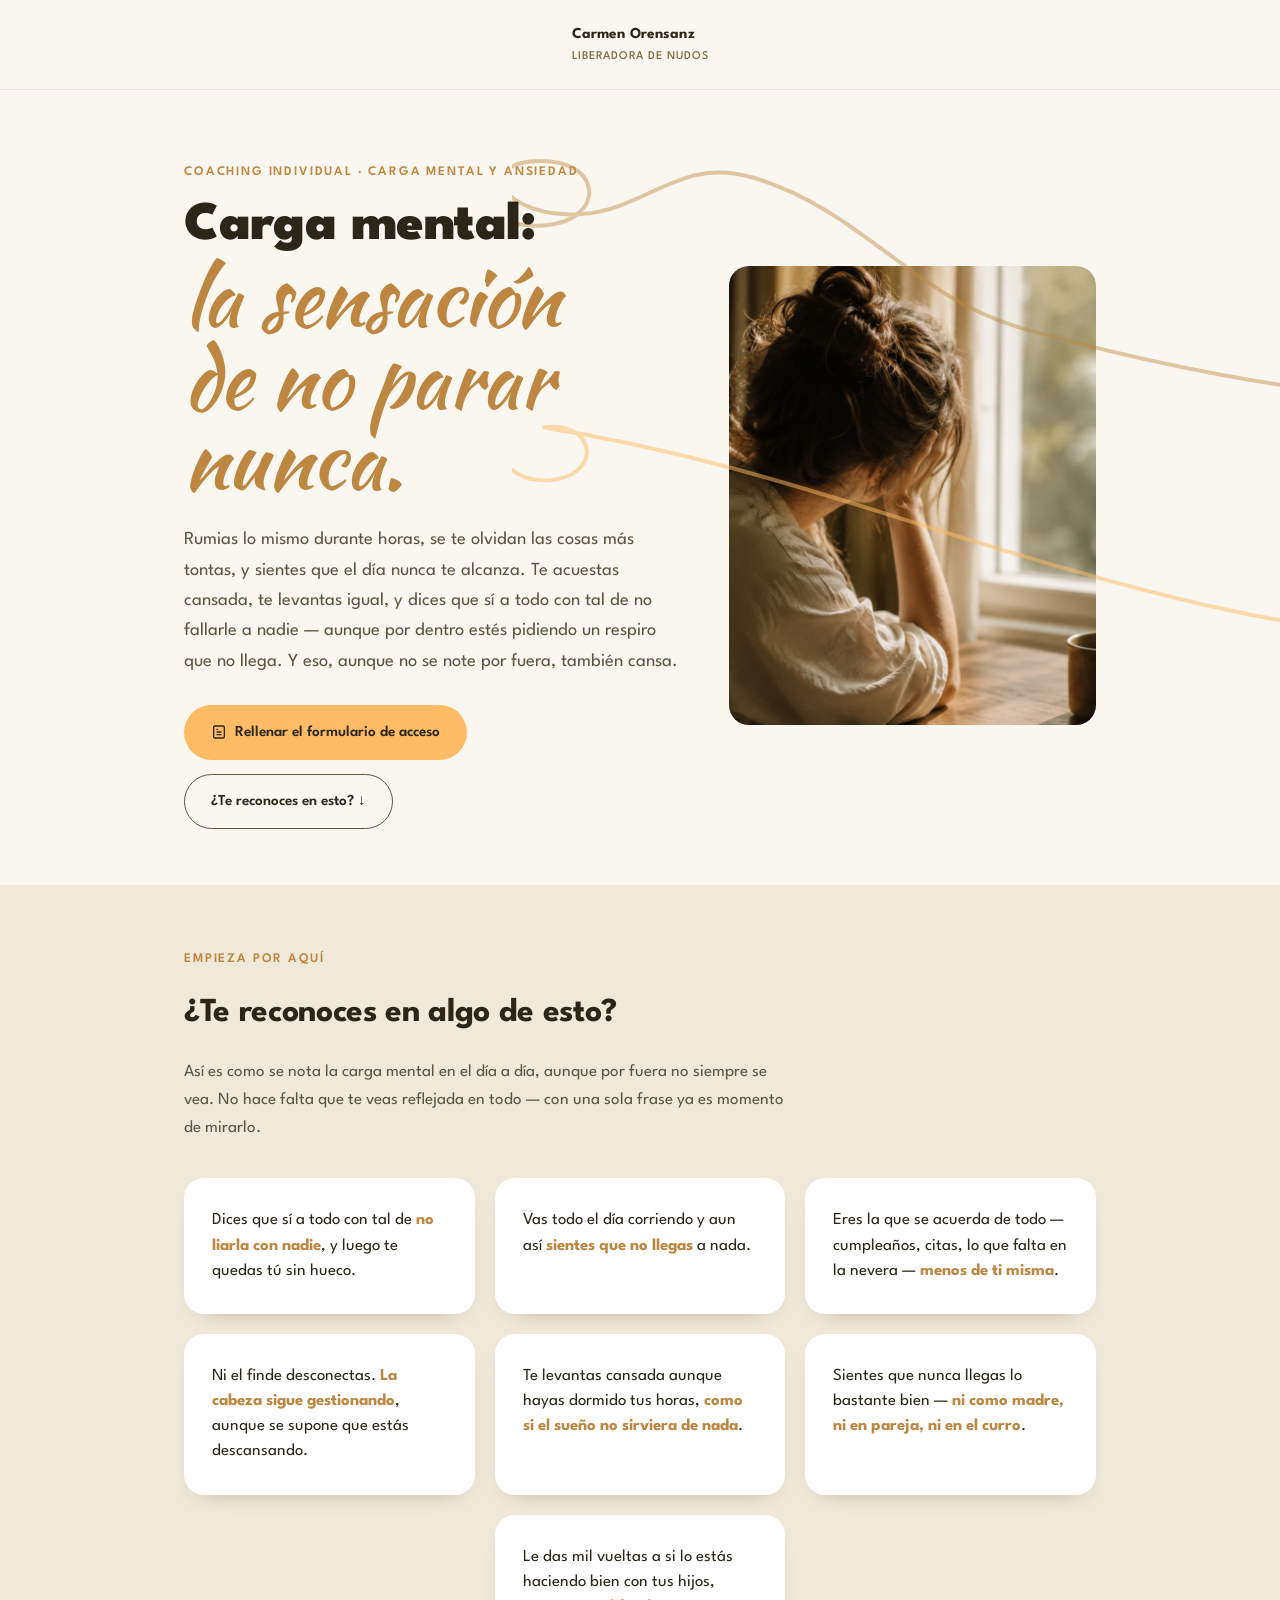
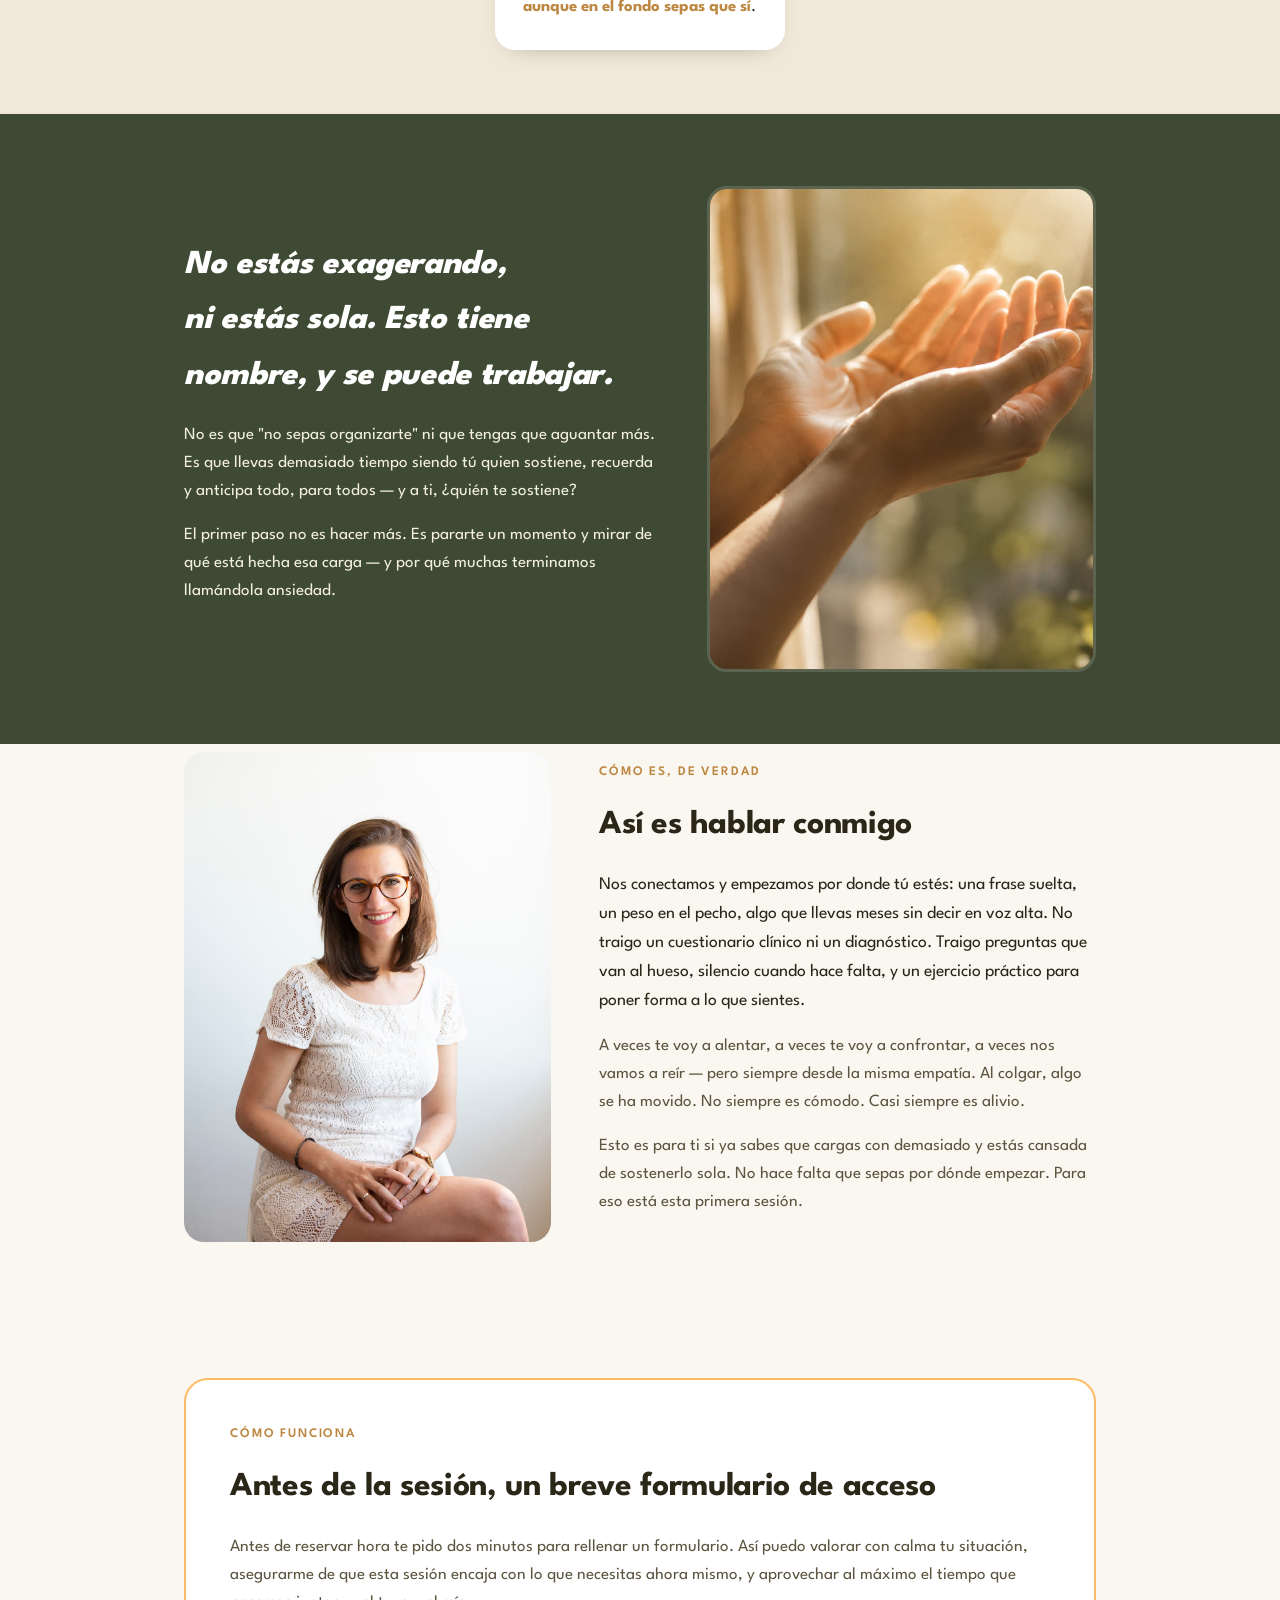
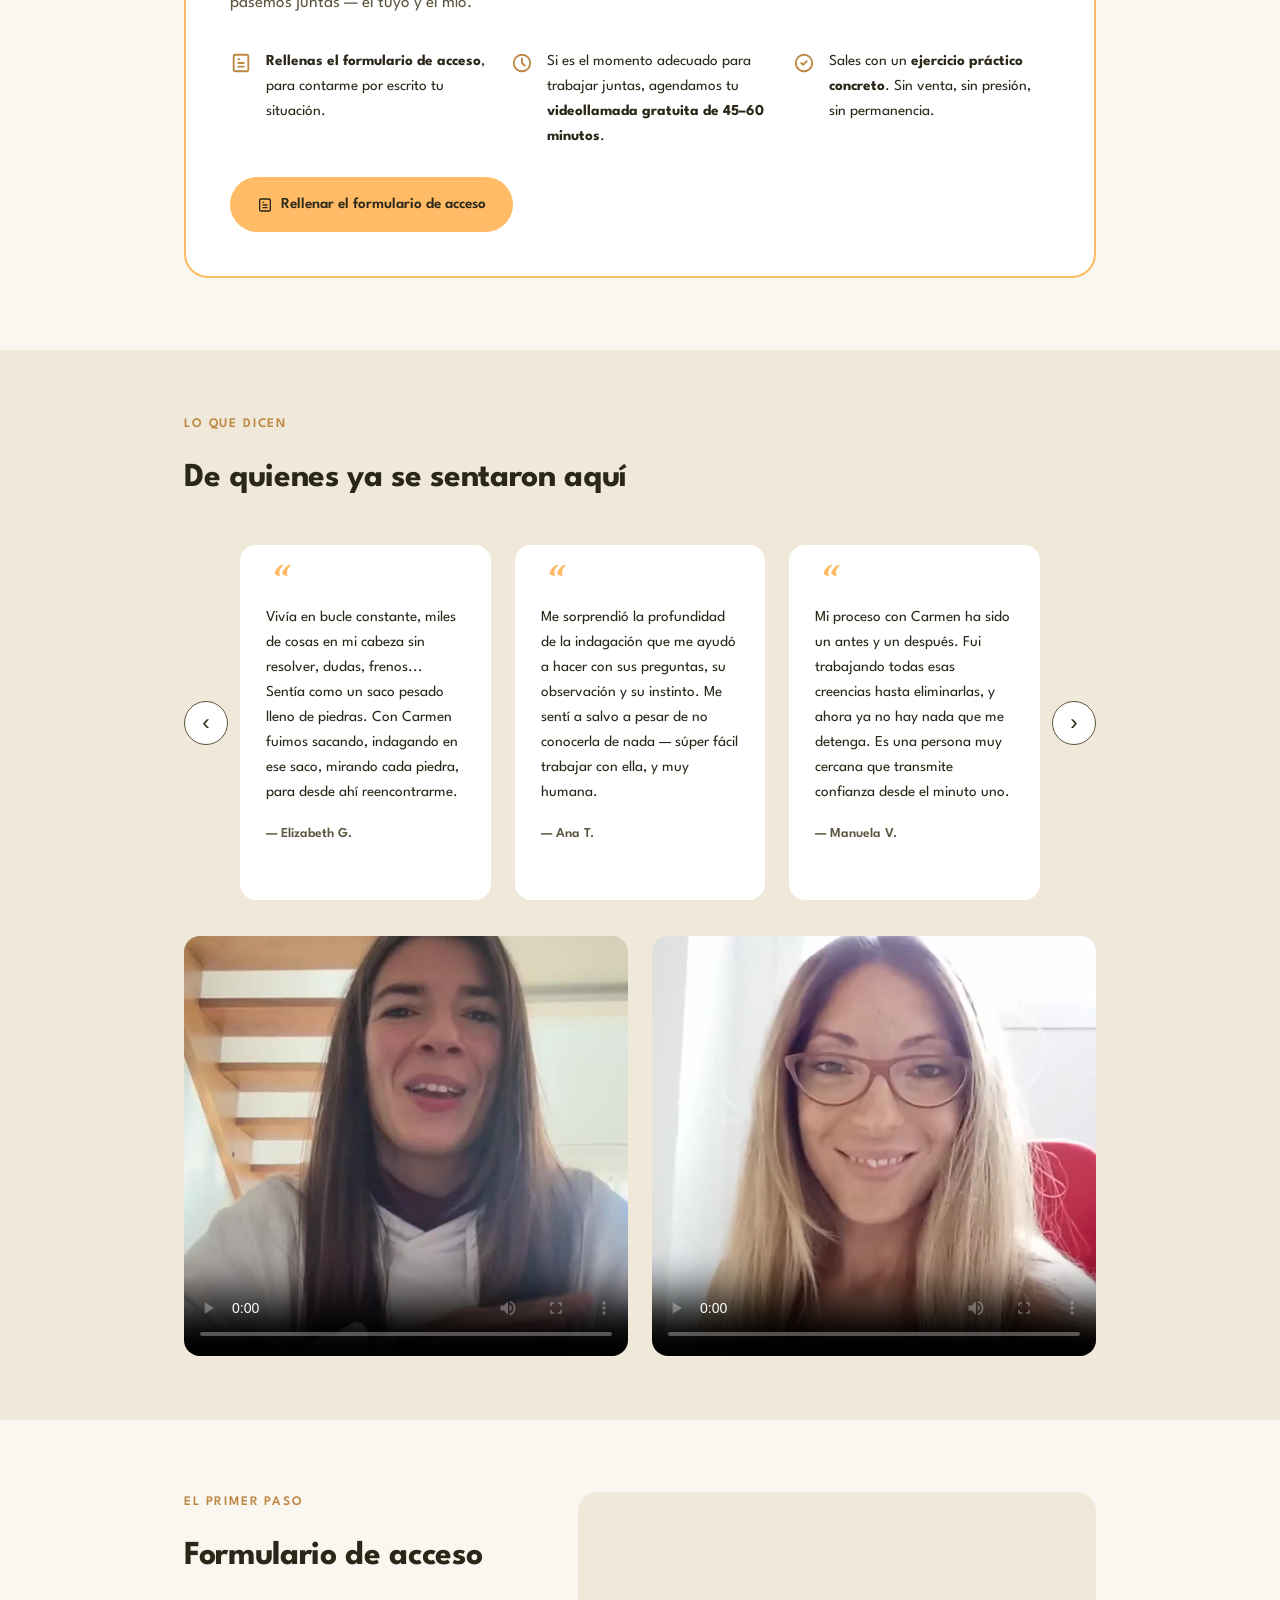
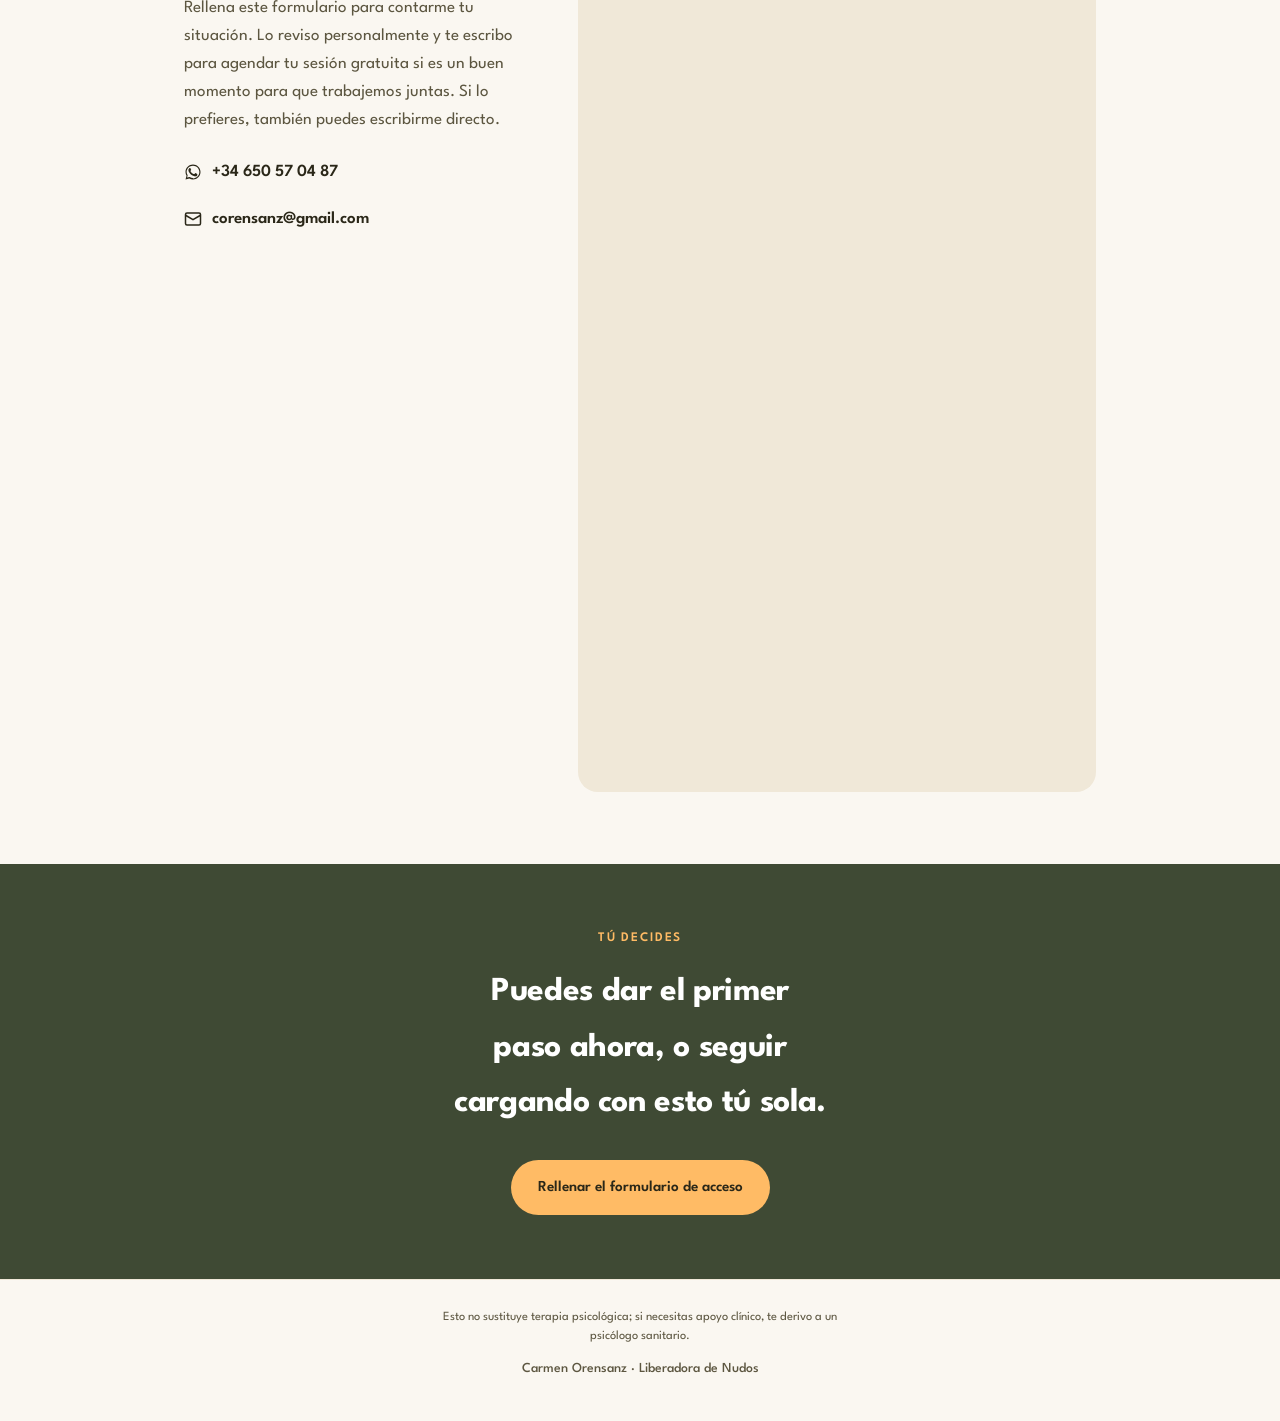
==== commit 6d35f1cb: "Quitar la mención de ansiedad en hero-lead y section-lead de identifica Corrige el commit anterior: " ====
--- a/sesion-1-1.html
+++ b/sesion-1-1.html
@@ -522,7 +522,7 @@
         y sientes que el día nunca te alcanza. Te acuestas cansada, te
         levantas igual, y dices que sí a todo con tal de no fallarle a
         nadie — aunque por dentro estés pidiendo un respiro que no llega.
-        Y ahí, muchas veces, aparece la ansiedad.
+        Y eso, aunque no se note por fuera, también cansa.
       </p>
       <div class="hero-actions">
         <a class="btn btn-primary" href="#formulario">
@@ -542,7 +542,7 @@
     <div class="container-wide">
       <p class="eyebrow">Empieza por aquí</p>
       <h2>¿Te reconoces en algo de esto?</h2>
-      <p class="section-lead">Así es como se nota la carga mental en el día a día. Y ahí, muchas veces, aparece la ansiedad. No hace falta que te veas reflejada en todo — con una sola frase ya es momento de mirarlo.</p>
+      <p class="section-lead">Así es como se nota la carga mental en el día a día, aunque por fuera no siempre se vea. No hace falta que te veas reflejada en todo — con una sola frase ya es momento de mirarlo.</p>
       <div class="pains-list">
         <div class="pains-item">
           <p>Dices que sí a todo con tal de <strong>no liarla con nadie</strong>, y luego te quedas tú sin hueco.</p>
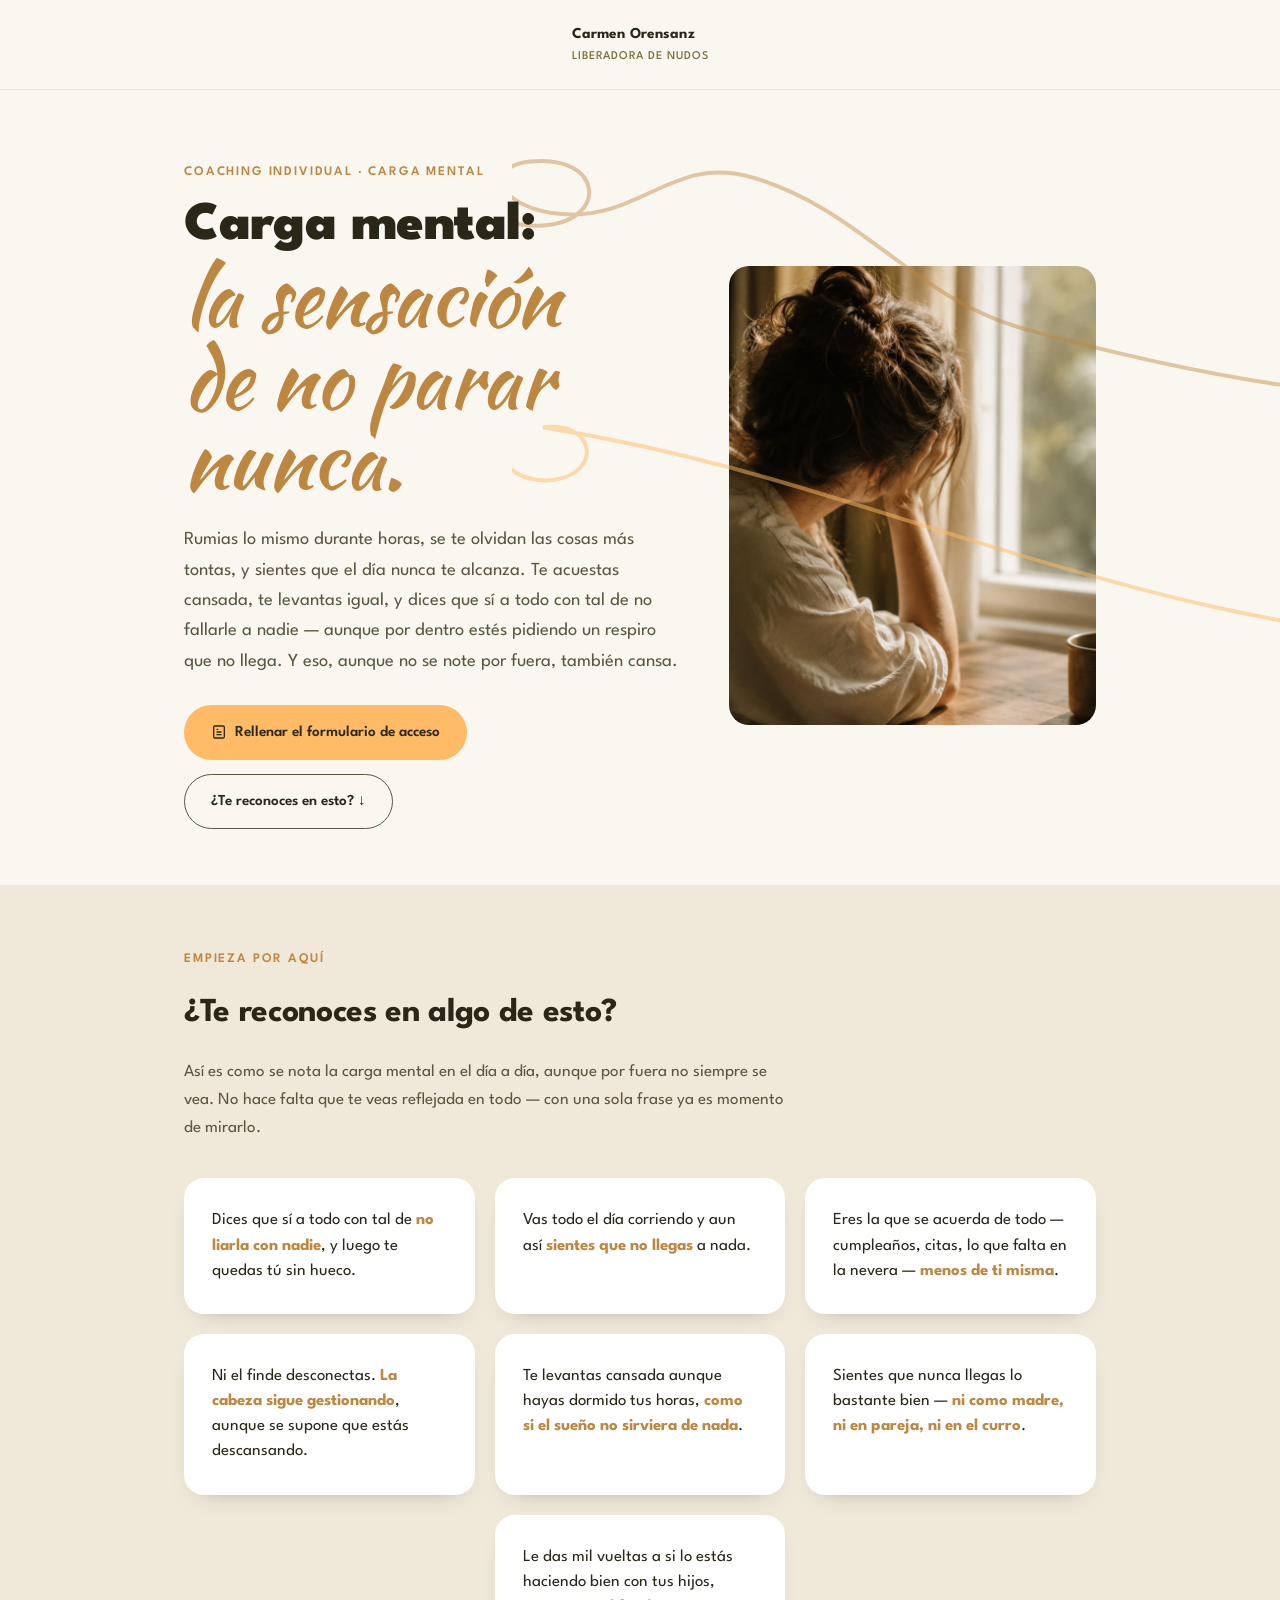
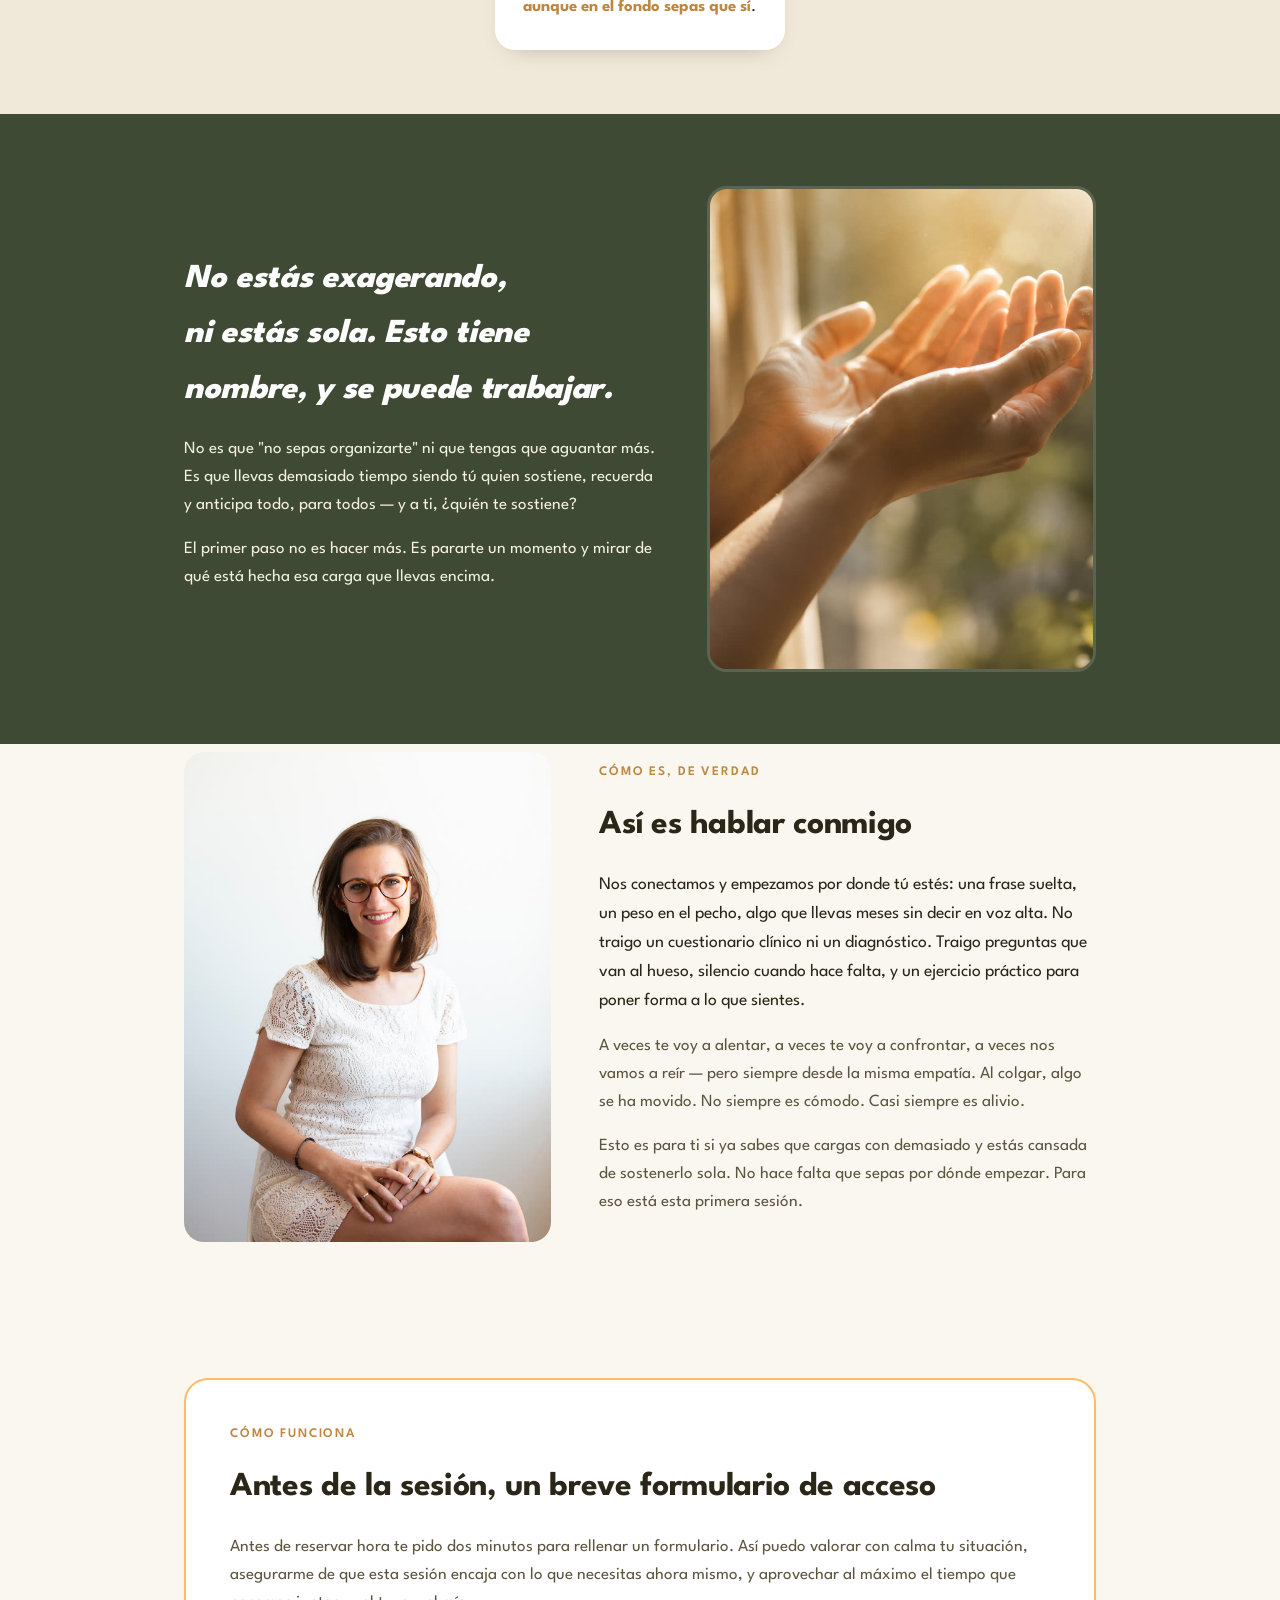
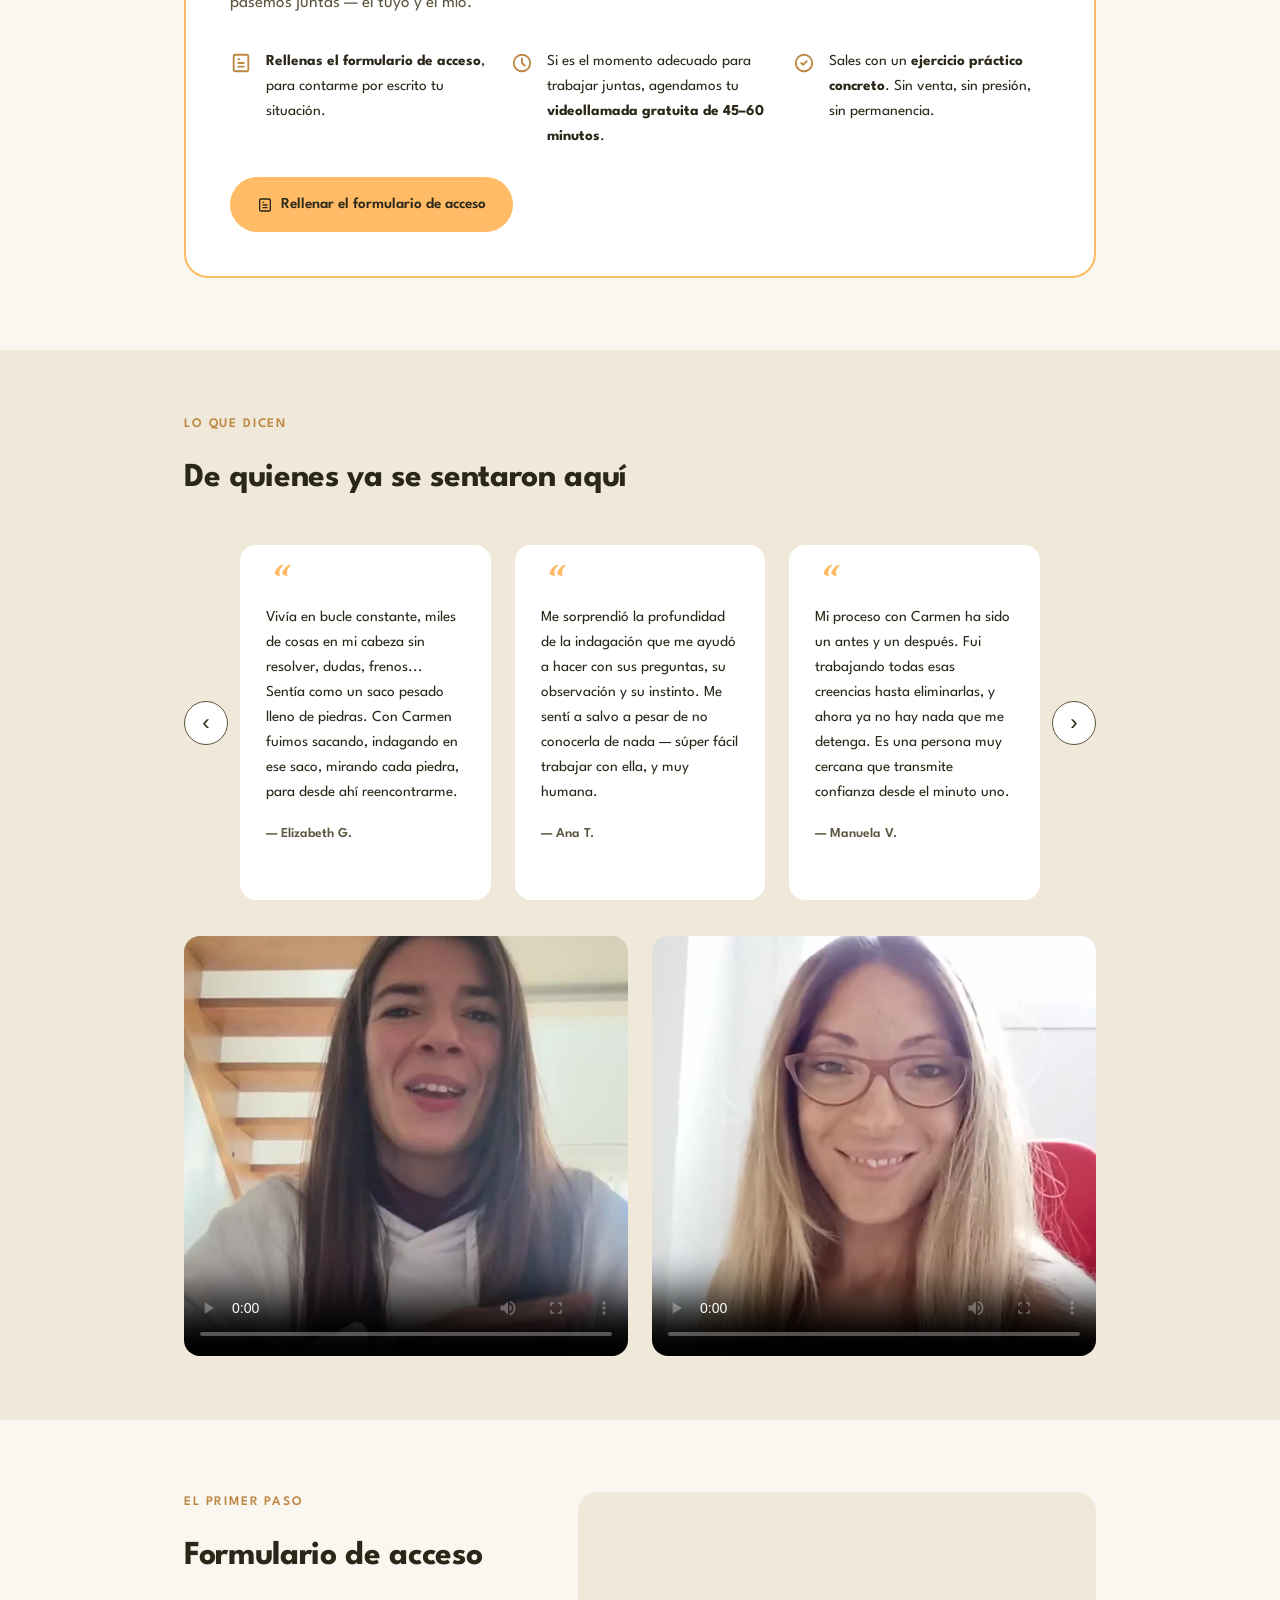
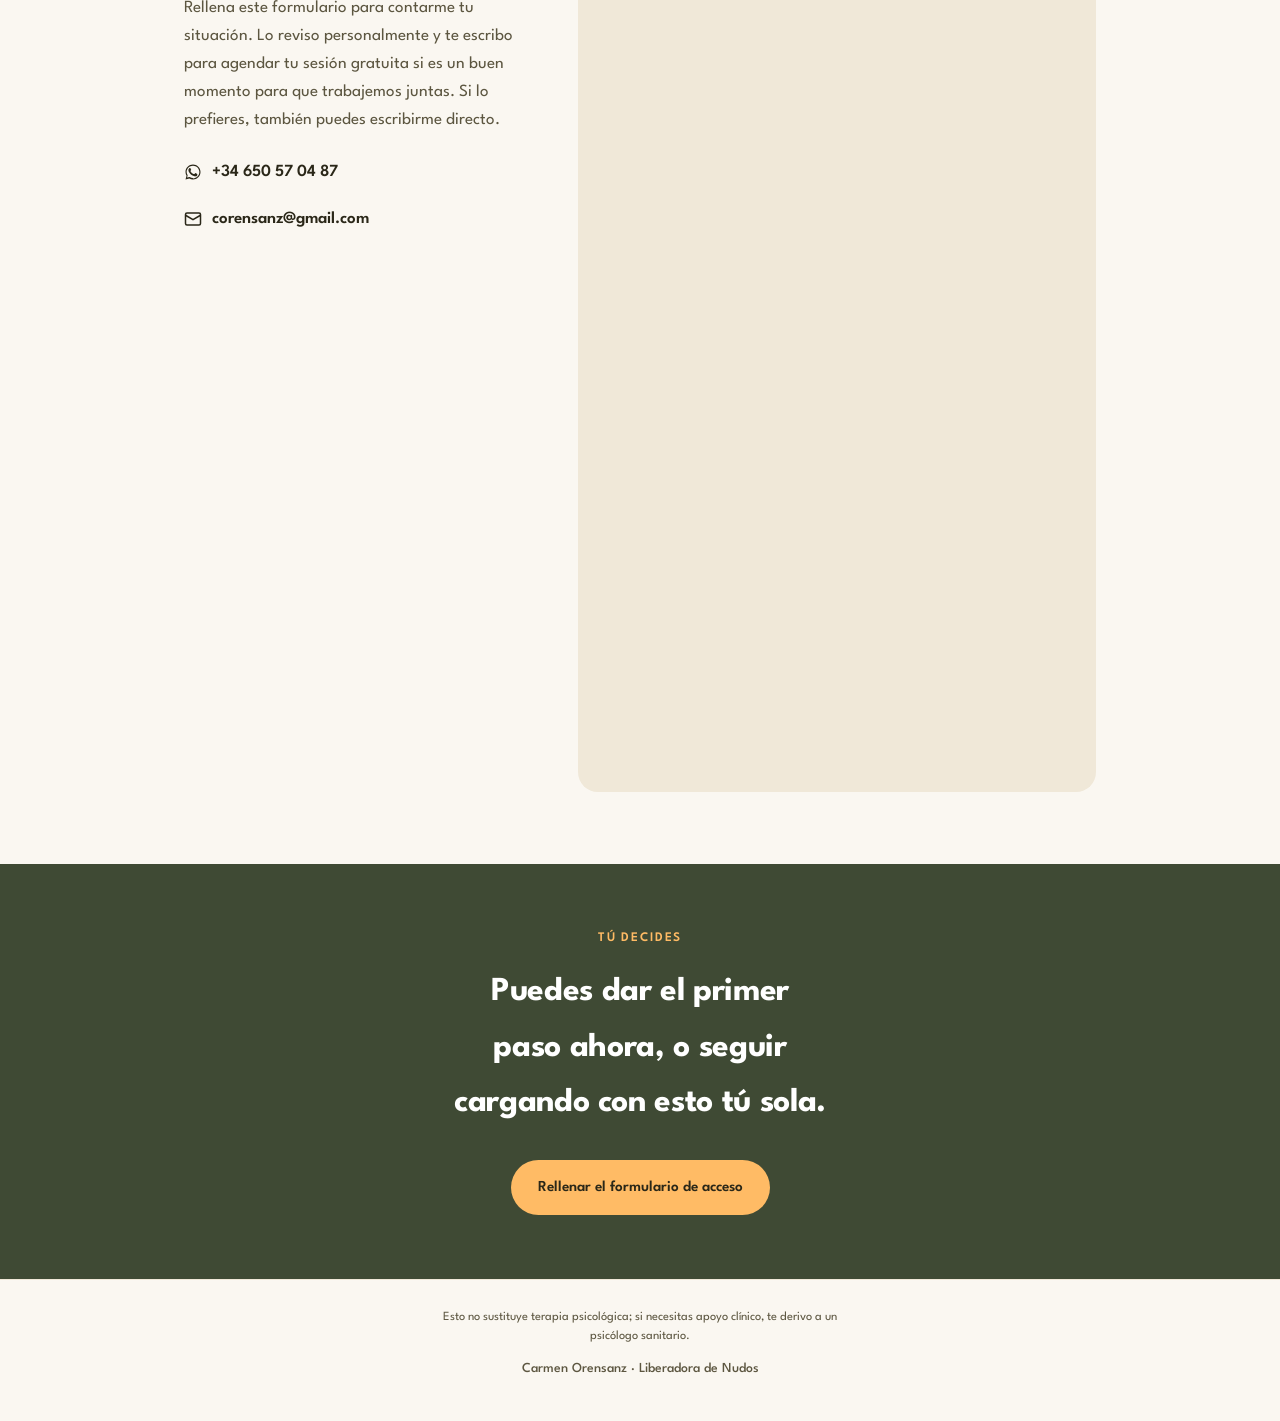
==== commit 034ae49c: "Quitar todas las menciones restantes a 'ansiedad' de la landing Eyebrow del hero, meta description, " ====
--- a/sesion-1-1.html
+++ b/sesion-1-1.html
@@ -4,11 +4,11 @@
 <meta charset="UTF-8">
 <meta name="viewport" content="width=device-width, initial-scale=1.0">
 <title>Sesión gratuita de descubrimiento 1:1 con Carmen Orensanz</title>
-<meta name="description" content="Coaching individual para la carga mental y esa ansiedad del día a día. Reserva una sesión gratuita de descubrimiento de 45-60 minutos con Carmen Orensanz.">
+<meta name="description" content="Coaching individual para la carga mental del día a día. Reserva una sesión gratuita de descubrimiento de 45-60 minutos con Carmen Orensanz.">
 <meta property="og:type" content="website">
 <meta property="og:url" content="https://corensanz.github.io/coaching/sesion-1-1.html">
-<meta property="og:title" content="Carga mental y ansiedad — Sesión 1:1 con Carmen Orensanz">
-<meta property="og:description" content="Rumias lo mismo durante horas, te acuestas cansada y dices que sí a todo. Y a eso muchas lo llamamos ansiedad. Reserva tu sesión gratuita de descubrimiento.">
+<meta property="og:title" content="Carga mental — Sesión 1:1 con Carmen Orensanz">
+<meta property="og:description" content="Rumias lo mismo durante horas, te acuestas cansada y dices que sí a todo. Y eso, aunque no se note por fuera, también cansa. Reserva tu sesión gratuita de descubrimiento.">
 <meta property="og:image" content="https://corensanz.github.io/coaching/images/hero-cabeza-que-no-para.jpg">
 <meta property="og:image:width" content="1400">
 <meta property="og:image:height" content="934">
@@ -236,7 +236,7 @@
 .btn-ghost-light:hover{ background: rgba(250,247,241,0.12); }
 .btn-full{ width: 100%; justify-content: center; }
 
-/* ---- identifica (mapa de la ansiedad) ---- */
+/* ---- identifica (mapa de la carga mental) ---- */
 .identify{ padding: 64px 0; background: var(--color-cream-dark); }
 .identify .section-lead{ max-width: 60ch; margin-bottom: 8px; }
 .pains-list{
@@ -263,7 +263,7 @@
   .pains-item{ padding: 24px 22px; }
 }
 
-/* ---- dark section: validar la ansiedad ---- */
+/* ---- dark section: validar la carga ---- */
 .dark-section{
   background: var(--color-dark);
   color: var(--color-dark-soft);
@@ -515,7 +515,7 @@
     </svg>
     <div class="container-wide hero-grid">
       <div class="hero-inner">
-      <p class="eyebrow">Coaching individual · Carga mental y ansiedad</p>
+      <p class="eyebrow">Coaching individual · Carga mental</p>
       <h1>Carga mental:<br><span class="script">la sensación de no parar nunca.</span></h1>
       <p class="hero-lead">
         Rumias lo mismo durante horas, se te olvidan las cosas más tontas,
@@ -580,8 +580,7 @@
         </p>
         <p>
           El primer paso no es hacer más. Es pararte un momento y mirar de
-          qué está hecha esa carga — y por qué muchas terminamos
-          llamándola ansiedad.
+          qué está hecha esa carga que llevas encima.
         </p>
       </div>
       <div class="dark-photo">
